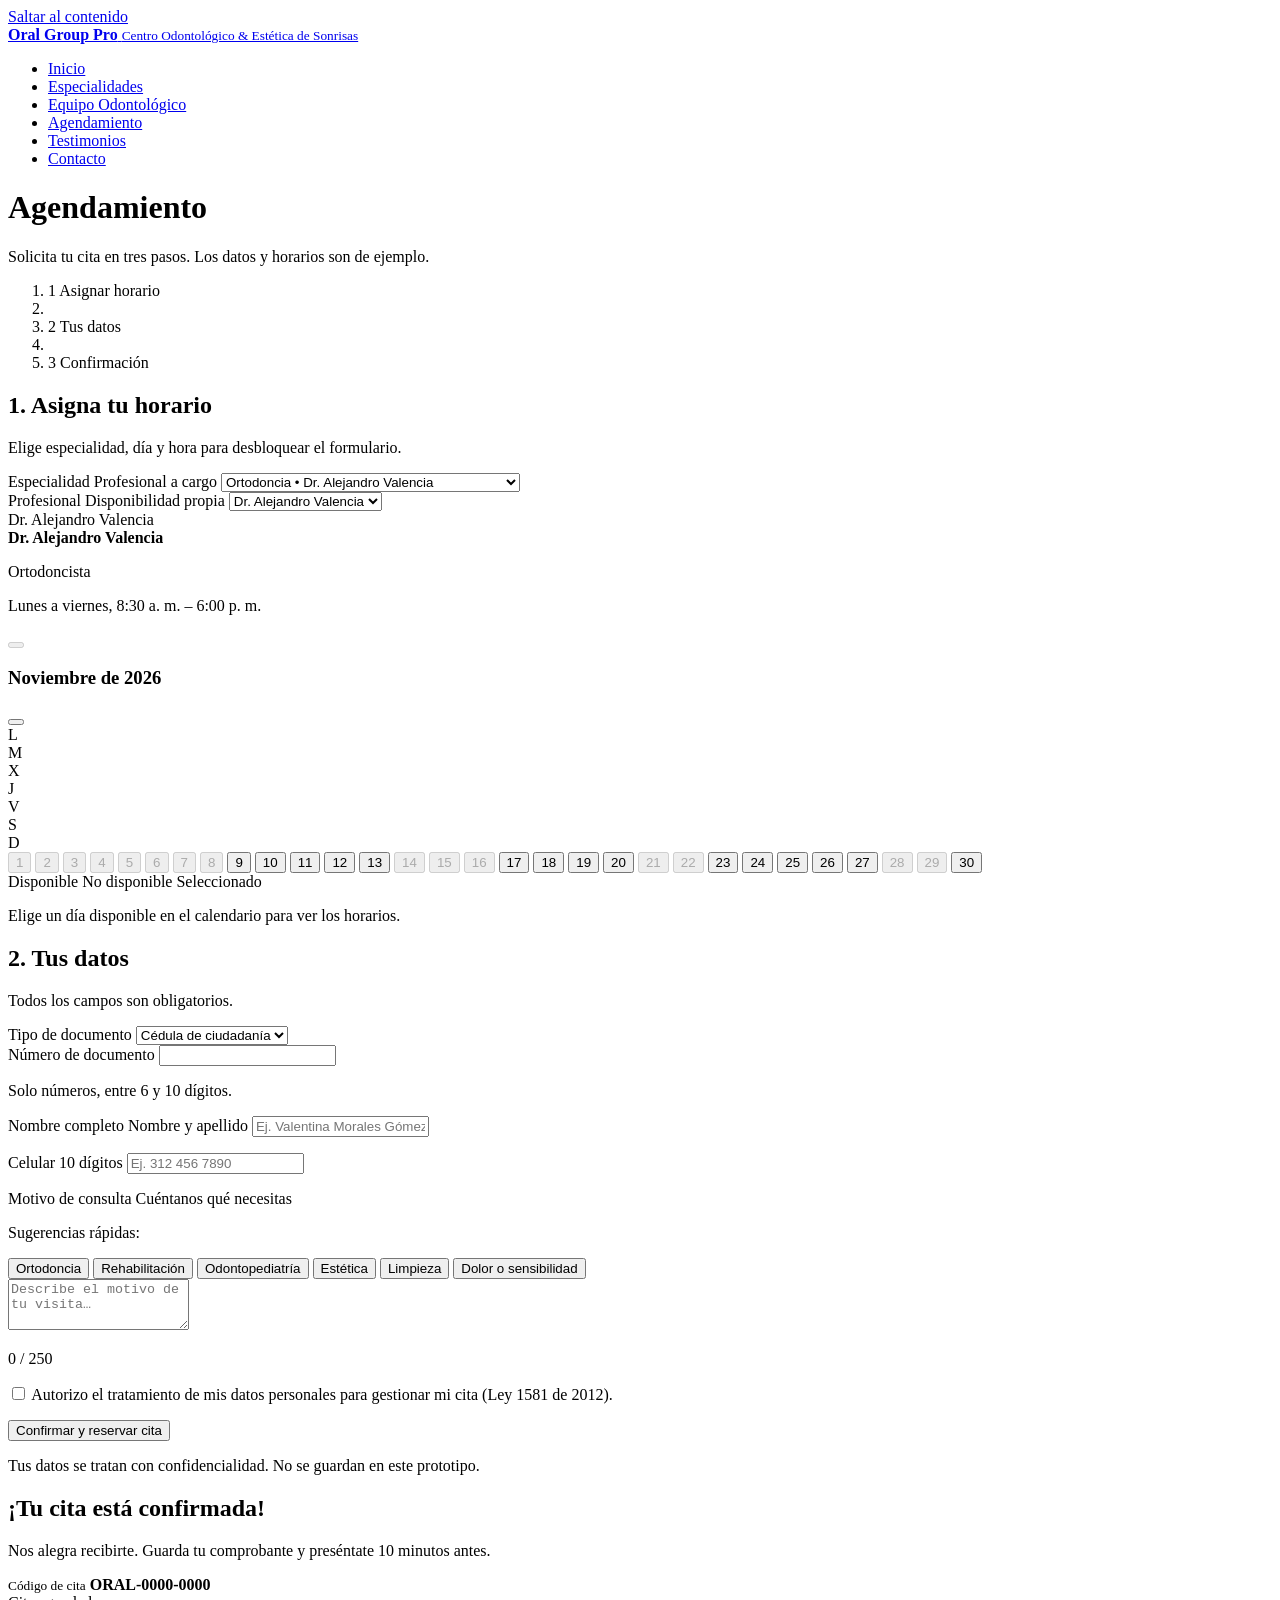
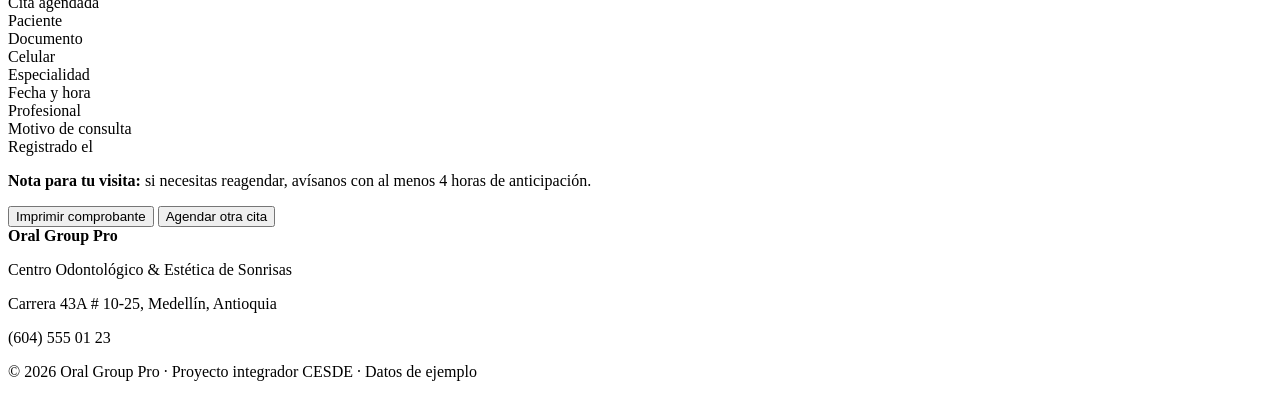
==== agendamiento.html @ 83b5230f "feat(contenido): Agendamiento — acciones del comprobante Co-Authored-By: Claude Sonnet 5.5 <noreply@" ====
<!DOCTYPE html>
<html lang="es">
  <head>
    <meta charset="UTF-8">
    <meta name="viewport" content="width=device-width, initial-scale=1.0">
    <title>Agendamiento | Oral Group Pro</title>
    <meta name="description" content="Agenda tu cita odontológica en Oral Group Pro: elige especialidad, fecha y horario, y recibe tu confirmación al instante.">
  </head>
  <body>
    <a class="skip-link" href="#contenido">Saltar al contenido</a>
    <header id="site-header" class="site-header">
      <div class="container header-inner">
        <a class="brand" href="index.html" aria-label="Oral Group Pro – ir al inicio">
          <span class="brand-mark"></span>
          <span class="brand-text">
            <strong>Oral Group Pro</strong>
            <small>Centro Odontológico &amp; Estética de Sonrisas</small>
          </span>
        </a>
        <nav class="main-nav" id="main-nav" aria-label="Menú principal">
          <ul>
            <li>
              <a href="index.html">Inicio</a>
            </li>
            <li>
              <a href="especialidades.html">Especialidades</a>
            </li>
            <li>
              <a href="equipo.html">Equipo Odontológico</a>
            </li>
            <li>
              <a href="agendamiento.html" class="is-active" aria-current="page">Agendamiento</a>
            </li>
            <li>
              <a href="testimonios.html">Testimonios</a>
            </li>
            <li>
              <a href="contacto.html">Contacto</a>
            </li>
          </ul>
        </nav>
      </div>
    </header>
    <div class="page-title">
      <div class="container">
        <h1>Agendamiento</h1>
        <p>Solicita tu cita en tres pasos. Los datos y horarios son de ejemplo.</p>
      </div>
    </div>
    <main id="contenido" class="section">
      <div class="container">
        <ol class="stepper" aria-label="Progreso de la cita">
          <li class="step-item is-active" id="step-1" aria-current="step">
            <span class="step-num">1</span>
            <span>Asignar horario</span>
          </li>
          <li class="step-line" aria-hidden="true"></li>
          <li class="step-item" id="step-2">
            <span class="step-num">2</span>
            <span>Tus datos</span>
          </li>
          <li class="step-line" aria-hidden="true"></li>
          <li class="step-item" id="step-3">
            <span class="step-num">3</span>
            <span>Confirmación</span>
          </li>
        </ol>
        <div class="booking-grid" id="booking-grid">
          <section class="panel" aria-labelledby="h-horario">
            <div class="panel-head">
              <span class="panel-icon"></span>
              <div>
                <h2 id="h-horario">1. Asigna tu horario</h2>
                <p>Elige especialidad, día y hora para desbloquear el formulario.</p>
              </div>
            </div>
            <div class="field">
              <label for="specialty">
                <span>Especialidad</span>
                <span class="field-hint">Profesional a cargo</span>
              </label>
              <select id="specialty" class="select">
                <option value="ortodoncia">Ortodoncia • Dr. Alejandro Valencia</option>
                <option value="estetica">Estética y Blanqueamiento • Dra. Paula Ibañez</option>
                <option value="rehabilitacion">Rehabilitación Oral • Dra. Lina Salazar</option>
                <option value="odontopediatria">Odontopediatría • Dra. Natalia Carrillo</option>
              </select>
            </div>
            <div class="field">
              <label for="professional">
                <span>Profesional</span>
                <span class="field-hint">Disponibilidad propia</span>
              </label>
              <select id="professional" class="select">
                <option value="valencia">Dr. Alejandro Valencia</option>
                <option value="restrepo">Dra. Camila Restrepo</option>
              </select>
            </div>
            <div class="pro-mini" id="pro-mini">
              <div class="media">
                <div class="media-empty" role="img" aria-label="Espacio para imagen: Dr. Alejandro Valencia">
                  <span>Dr. Alejandro Valencia</span>
                </div>
              </div>
              <div>
                <strong>Dr. Alejandro Valencia</strong>
                <p>Ortodoncista</p>
                <p>Lunes a viernes, 8:30 a. m. – 6:00 p. m.</p>
              </div>
            </div>
            <div class="cal-head">
              <button type="button" class="cal-nav" id="cal-prev" aria-label="Mes anterior" disabled></button>
              <h3 class="cal-title" id="cal-title" aria-live="polite">Noviembre de 2026</h3>
              <button type="button" class="cal-nav" id="cal-next" aria-label="Mes siguiente"></button>
            </div>
            <div class="cal-grid" id="cal-grid">
              <div class="cal-dow" aria-hidden="true">L</div>
              <div class="cal-dow" aria-hidden="true">M</div>
              <div class="cal-dow" aria-hidden="true">X</div>
              <div class="cal-dow" aria-hidden="true">J</div>
              <div class="cal-dow" aria-hidden="true">V</div>
              <div class="cal-dow" aria-hidden="true">S</div>
              <div class="cal-dow" aria-hidden="true">D</div>
              <span class="cal-blank"></span>
              <span class="cal-blank"></span>
              <span class="cal-blank"></span>
              <span class="cal-blank"></span>
              <span class="cal-blank"></span>
              <span class="cal-blank"></span>
              <button type="button" class="cal-day" data-date="2026-11-01" disabled aria-pressed="false" aria-label="Domingo, 1 de noviembre de 2026, no disponible">1</button>
              <button type="button" class="cal-day" data-date="2026-11-02" disabled aria-pressed="false" aria-label="Lunes, 2 de noviembre de 2026, no disponible">2</button>
              <button type="button" class="cal-day" data-date="2026-11-03" disabled aria-pressed="false" aria-label="Martes, 3 de noviembre de 2026, no disponible">3</button>
              <button type="button" class="cal-day" data-date="2026-11-04" disabled aria-pressed="false" aria-label="Miércoles, 4 de noviembre de 2026, no disponible">4</button>
              <button type="button" class="cal-day" data-date="2026-11-05" disabled aria-pressed="false" aria-label="Jueves, 5 de noviembre de 2026, no disponible">5</button>
              <button type="button" class="cal-day" data-date="2026-11-06" disabled aria-pressed="false" aria-label="Viernes, 6 de noviembre de 2026, no disponible">6</button>
              <button type="button" class="cal-day is-today" data-date="2026-11-07" disabled aria-pressed="false" aria-label="Sábado, 7 de noviembre de 2026, no disponible">7</button>
              <button type="button" class="cal-day" data-date="2026-11-08" disabled aria-pressed="false" aria-label="Domingo, 8 de noviembre de 2026, no disponible">8</button>
              <button type="button" class="cal-day" data-date="2026-11-09" aria-pressed="false" aria-label="Lunes, 9 de noviembre de 2026, disponible">9</button>
              <button type="button" class="cal-day" data-date="2026-11-10" aria-pressed="false" aria-label="Martes, 10 de noviembre de 2026, disponible">10</button>
              <button type="button" class="cal-day" data-date="2026-11-11" aria-pressed="false" aria-label="Miércoles, 11 de noviembre de 2026, disponible">11</button>
              <button type="button" class="cal-day" data-date="2026-11-12" aria-pressed="false" aria-label="Jueves, 12 de noviembre de 2026, disponible">12</button>
              <button type="button" class="cal-day" data-date="2026-11-13" aria-pressed="false" aria-label="Viernes, 13 de noviembre de 2026, disponible">13</button>
              <button type="button" class="cal-day" data-date="2026-11-14" disabled aria-pressed="false" aria-label="Sábado, 14 de noviembre de 2026, no disponible">14</button>
              <button type="button" class="cal-day" data-date="2026-11-15" disabled aria-pressed="false" aria-label="Domingo, 15 de noviembre de 2026, no disponible">15</button>
              <button type="button" class="cal-day" data-date="2026-11-16" disabled aria-pressed="false" aria-label="Lunes, 16 de noviembre de 2026, no disponible">16</button>
              <button type="button" class="cal-day" data-date="2026-11-17" aria-pressed="false" aria-label="Martes, 17 de noviembre de 2026, disponible">17</button>
              <button type="button" class="cal-day" data-date="2026-11-18" aria-pressed="false" aria-label="Miércoles, 18 de noviembre de 2026, disponible">18</button>
              <button type="button" class="cal-day" data-date="2026-11-19" aria-pressed="false" aria-label="Jueves, 19 de noviembre de 2026, disponible">19</button>
              <button type="button" class="cal-day" data-date="2026-11-20" aria-pressed="false" aria-label="Viernes, 20 de noviembre de 2026, disponible">20</button>
              <button type="button" class="cal-day" data-date="2026-11-21" disabled aria-pressed="false" aria-label="Sábado, 21 de noviembre de 2026, no disponible">21</button>
              <button type="button" class="cal-day" data-date="2026-11-22" disabled aria-pressed="false" aria-label="Domingo, 22 de noviembre de 2026, no disponible">22</button>
              <button type="button" class="cal-day" data-date="2026-11-23" aria-pressed="false" aria-label="Lunes, 23 de noviembre de 2026, disponible">23</button>
              <button type="button" class="cal-day" data-date="2026-11-24" aria-pressed="false" aria-label="Martes, 24 de noviembre de 2026, disponible">24</button>
              <button type="button" class="cal-day" data-date="2026-11-25" aria-pressed="false" aria-label="Miércoles, 25 de noviembre de 2026, disponible">25</button>
              <button type="button" class="cal-day" data-date="2026-11-26" aria-pressed="false" aria-label="Jueves, 26 de noviembre de 2026, disponible">26</button>
              <button type="button" class="cal-day" data-date="2026-11-27" aria-pressed="false" aria-label="Viernes, 27 de noviembre de 2026, disponible">27</button>
              <button type="button" class="cal-day" data-date="2026-11-28" disabled aria-pressed="false" aria-label="Sábado, 28 de noviembre de 2026, no disponible">28</button>
              <button type="button" class="cal-day" data-date="2026-11-29" disabled aria-pressed="false" aria-label="Domingo, 29 de noviembre de 2026, no disponible">29</button>
              <button type="button" class="cal-day" data-date="2026-11-30" aria-pressed="false" aria-label="Lunes, 30 de noviembre de 2026, disponible">30</button>
            </div>
            <div class="cal-legend" aria-hidden="true">
              <span>
                <i class="dot dot-free"></i>
                Disponible
              </span>
              <span>
                <i class="dot dot-busy"></i>
                No disponible
              </span>
              <span>
                <i class="dot dot-sel"></i>
                Seleccionado
              </span>
            </div>
            <div id="slots" aria-live="polite">
              <p class="slots-empty">Elige un día disponible en el calendario para ver los horarios.</p>
            </div>
            <div class="assigned" id="assigned" role="status">
              <span></span>
              <p id="assigned-text"></p>
            </div>
          </section>
          <section class="panel" id="form-panel" aria-labelledby="h-datos">
            <div class="panel-head">
              <span class="panel-icon"></span>
              <div>
                <h2 id="h-datos">2. Tus datos</h2>
                <p>Todos los campos son obligatorios.</p>
              </div>
            </div>
            <form id="appointment-form" novalidate autocomplete="on">
              <div class="row-2">
                <div class="field">
                  <label for="doc-type">Tipo de documento</label>
                  <select id="doc-type" class="select">
                    <option value="CC">Cédula de ciudadanía</option>
                    <option value="TI">Tarjeta de identidad</option>
                    <option value="CE">Cédula de extranjería</option>
                    <option value="PA">Pasaporte</option>
                  </select>
                </div>
                <div class="field">
                  <label for="doc-number">
                    <span>Número de documento</span>
                  </label>
                  <input id="doc-number" class="input" type="text" inputmode="numeric" autocomplete="off" maxlength="10" aria-describedby="doc-help err-doc" aria-invalid="false" required>
                  <p class="field-help" id="doc-help">Solo números, entre 6 y 10 dígitos.</p>
                  <p class="field-error" id="err-doc" role="alert">
                    <span class="msg"></span>
                  </p>
                </div>
              </div>
              <div class="field">
                <label for="full-name">
                  <span>Nombre completo</span>
                  <span class="field-hint">Nombre y apellido</span>
                </label>
                <input id="full-name" class="input" type="text" autocomplete="name" maxlength="60" placeholder="Ej. Valentina Morales Gómez" aria-describedby="err-name" aria-invalid="false" required>
                <p class="field-error" id="err-name" role="alert">
                  <span class="msg"></span>
                </p>
              </div>
              <div class="field">
                <label for="phone">
                  <span>Celular</span>
                  <span class="field-hint">10 dígitos</span>
                </label>
                <input id="phone" class="input" type="tel" inputmode="numeric" autocomplete="tel-national" placeholder="Ej. 312 456 7890" maxlength="13" aria-describedby="err-phone" aria-invalid="false" required>
                <p class="field-error" id="err-phone" role="alert">
                  <span class="msg"></span>
                </p>
              </div>
              <div class="field">
                <label for="reason">
                  <span>Motivo de consulta</span>
                  <span class="field-hint">Cuéntanos qué necesitas</span>
                </label>
                <p class="quick-label">Sugerencias rápidas:</p>
                <div class="chips" id="reason-chips">
                  <button type="button" class="chip" data-reason="Valoración y tratamiento de ortodoncia">Ortodoncia</button>
                  <button type="button" class="chip" data-reason="Rehabilitación oral y prótesis dental">Rehabilitación</button>
                  <button type="button" class="chip" data-reason="Atención y cuidado odontopediátrico">Odontopediatría</button>
                  <button type="button" class="chip" data-reason="Blanqueamiento y estética dental">Estética</button>
                  <button type="button" class="chip" data-reason="Limpieza profunda y chequeo de rutina">Limpieza</button>
                  <button type="button" class="chip" data-reason="Molestia, dolor o sensibilidad dental">Dolor o sensibilidad</button>
                </div>
                <textarea id="reason" class="textarea" rows="3" maxlength="250" placeholder="Describe el motivo de tu visita…" aria-describedby="err-reason" aria-invalid="false" required></textarea>
                <p class="counter" id="reason-counter">0 / 250</p>
                <p class="field-error" id="err-reason" role="alert">
                  <span class="msg"></span>
                </p>
              </div>
              <div class="field">
                <label class="consent" for="consent">
                  <input id="consent" type="checkbox" aria-describedby="err-consent" aria-invalid="false" required>
                  <span>Autorizo el tratamiento de mis datos personales para gestionar mi cita (Ley 1581 de 2012).</span>
                </label>
                <p class="field-error" id="err-consent" role="alert">
                  <span class="msg"></span>
                </p>
              </div>
              <button type="submit" class="btn submit" id="submit-btn">
                <span class="spinner" aria-hidden="true"></span>
                <span class="btn-label">Confirmar y reservar cita</span>
              </button>
              <p class="note">
                <span></span>
                Tus datos se tratan con confidencialidad. No se guardan en este prototipo.
              </p>
            </form>
          </section>
        </div>
        <section class="confirmation" id="confirmation" aria-labelledby="confirmation-title">
          <div class="ticket">
            <div class="ticket-hero">
              <div class="ok"></div>
              <h2 id="confirmation-title" tabindex="-1">¡Tu cita está confirmada!</h2>
              <p>Nos alegra recibirte. Guarda tu comprobante y preséntate 10 minutos antes.</p>
            </div>
            <div class="ticket-strip">
              <div>
                <small>Código de cita</small>
                <strong id="t-code">ORAL-0000-0000</strong>
              </div>
              <span class="ticket-status">Cita agendada</span>
            </div>
            <div class="ticket-grid">
              <div class="ticket-item">
                <span class="ticket-label">Paciente</span>
                <div class="ticket-value" id="t-name"></div>
              </div>
              <div class="ticket-item">
                <span class="ticket-label">Documento</span>
                <div class="ticket-value" id="t-doc"></div>
              </div>
              <div class="ticket-item">
                <span class="ticket-label">Celular</span>
                <div class="ticket-value" id="t-phone"></div>
              </div>
              <div class="ticket-item">
                <span class="ticket-label">Especialidad</span>
                <div class="ticket-value" id="t-specialty"></div>
              </div>
              <div class="ticket-item wide">
                <span class="ticket-label">Fecha y hora</span>
                <div class="ticket-value" id="t-schedule"></div>
              </div>
              <div class="ticket-item wide">
                <span class="ticket-label">Profesional</span>
                <div class="ticket-value" id="t-pro"></div>
              </div>
              <div class="ticket-item wide">
                <span class="ticket-label">Motivo de consulta</span>
                <div class="ticket-value" id="t-reason"></div>
              </div>
              <div class="ticket-item wide">
                <span class="ticket-label">Registrado el</span>
                <div class="ticket-value" id="t-time"></div>
              </div>
            </div>
            <div class="ticket-note">
              <span></span>
              <p>
                <strong>Nota para tu visita:</strong>
                si necesitas reagendar, avísanos con al menos 4 horas de anticipación.
              </p>
            </div>
            <div class="ticket-actions">
              <button type="button" class="btn btn-outline" id="btn-print">Imprimir comprobante</button>
              <button type="button" class="btn" id="btn-new">Agendar otra cita</button>
            </div>
          </div>
        </section>
      </div>
    </main>
    <footer id="site-footer" class="site-footer">
      <div class="container footer-inner">
        <div>
          <strong>Oral Group Pro</strong>
          <p>Centro Odontológico &amp; Estética de Sonrisas</p>
        </div>
        <div>
          <p>Carrera 43A # 10-25, Medellín, Antioquia</p>
          <p>(604) 555 01 23</p>
        </div>
        <p class="footer-note">© 2026 Oral Group Pro · Proyecto integrador CESDE · Datos de ejemplo</p>
      </div>
    </footer>
  </body>
</html>
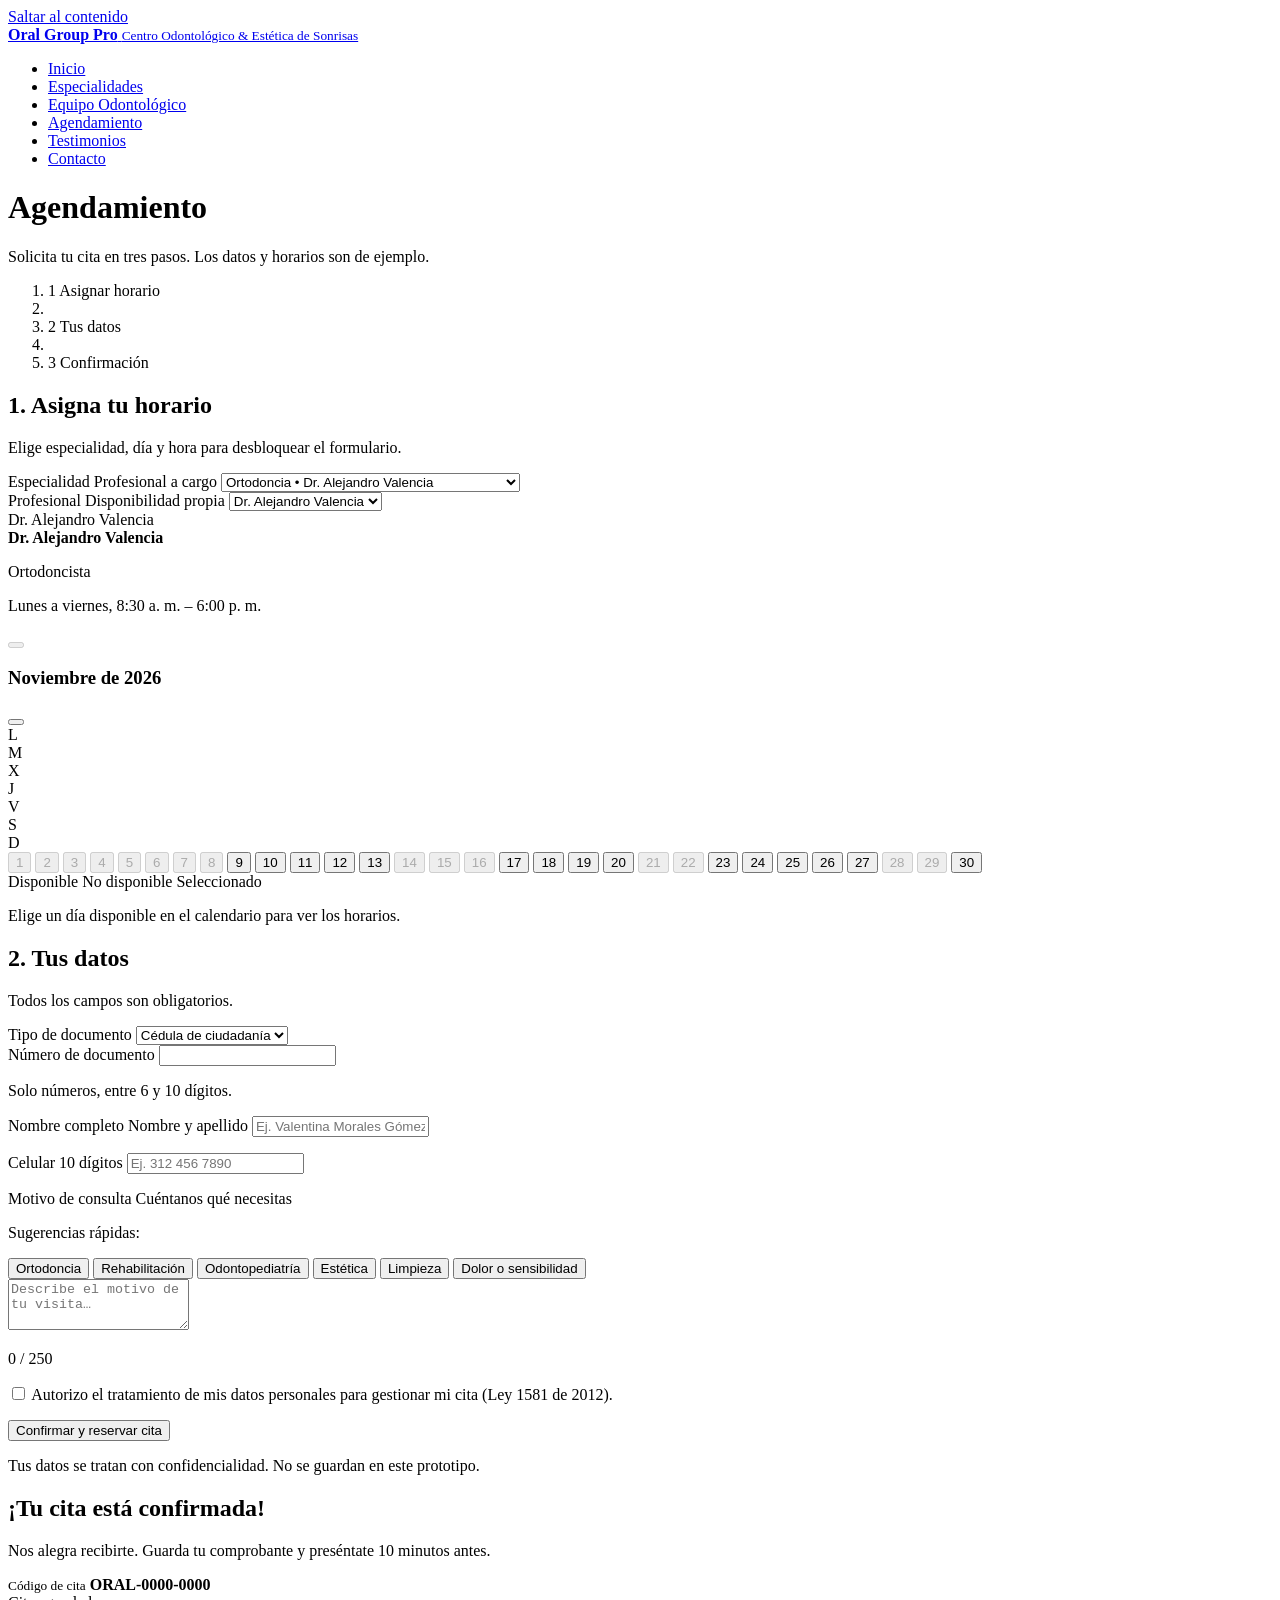
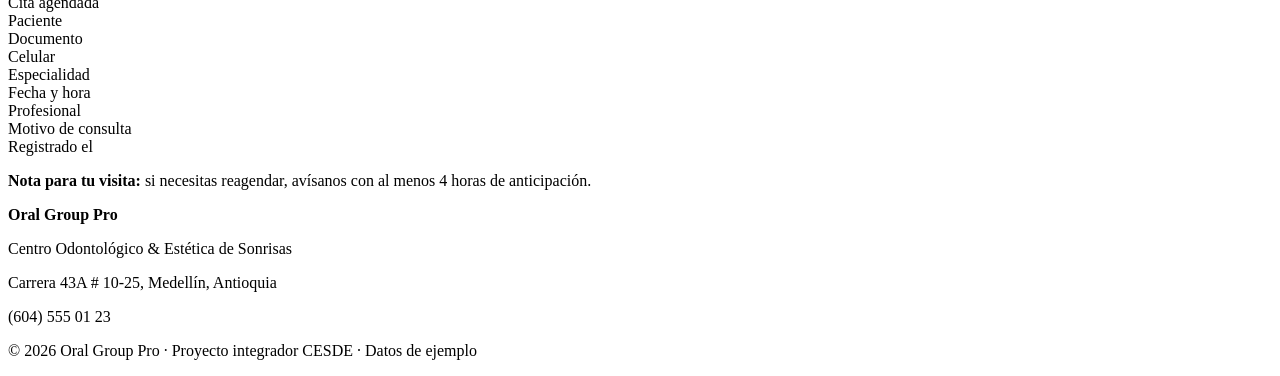
==== commit e1e4835b: "feat(contenido): Agendamiento — nota del comprobante Co-Authored-By: Claude Sonnet 5.5 <noreply@anth" ====
--- a/agendamiento.html
+++ b/agendamiento.html
@@ -325,10 +325,6 @@
                 si necesitas reagendar, avísanos con al menos 4 horas de anticipación.
               </p>
             </div>
-            <div class="ticket-actions">
-              <button type="button" class="btn btn-outline" id="btn-print">Imprimir comprobante</button>
-              <button type="button" class="btn" id="btn-new">Agendar otra cita</button>
-            </div>
           </div>
         </section>
       </div>
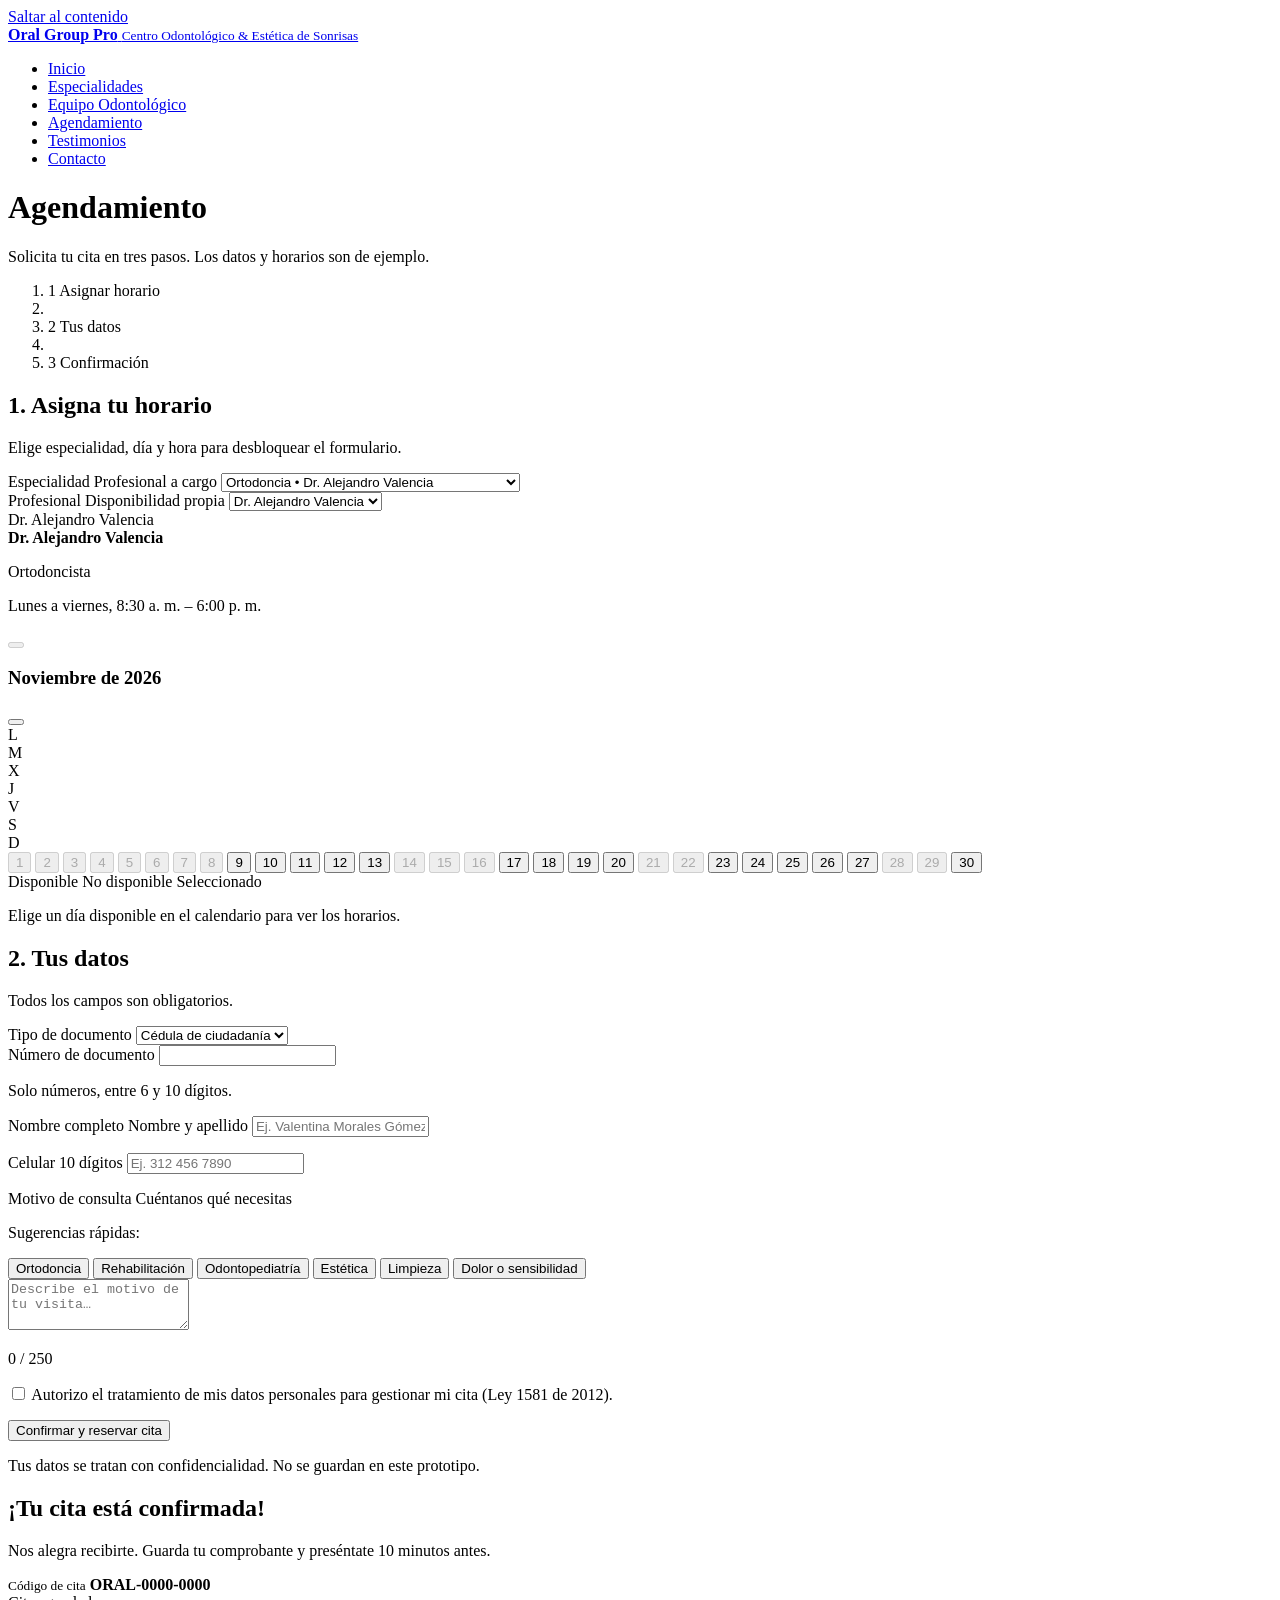
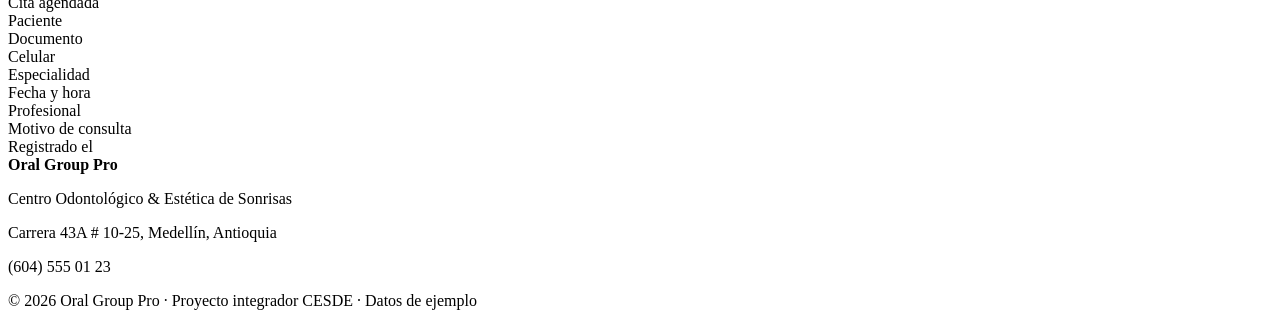
==== commit 7ff22e02: "feat(contenido): Agendamiento — datos del comprobante Co-Authored-By: Claude Sonnet 5.5 <noreply@ant" ====
--- a/agendamiento.html
+++ b/agendamiento.html
@@ -318,13 +318,6 @@
                 <div class="ticket-value" id="t-time"></div>
               </div>
             </div>
-            <div class="ticket-note">
-              <span></span>
-              <p>
-                <strong>Nota para tu visita:</strong>
-                si necesitas reagendar, avísanos con al menos 4 horas de anticipación.
-              </p>
-            </div>
           </div>
         </section>
       </div>
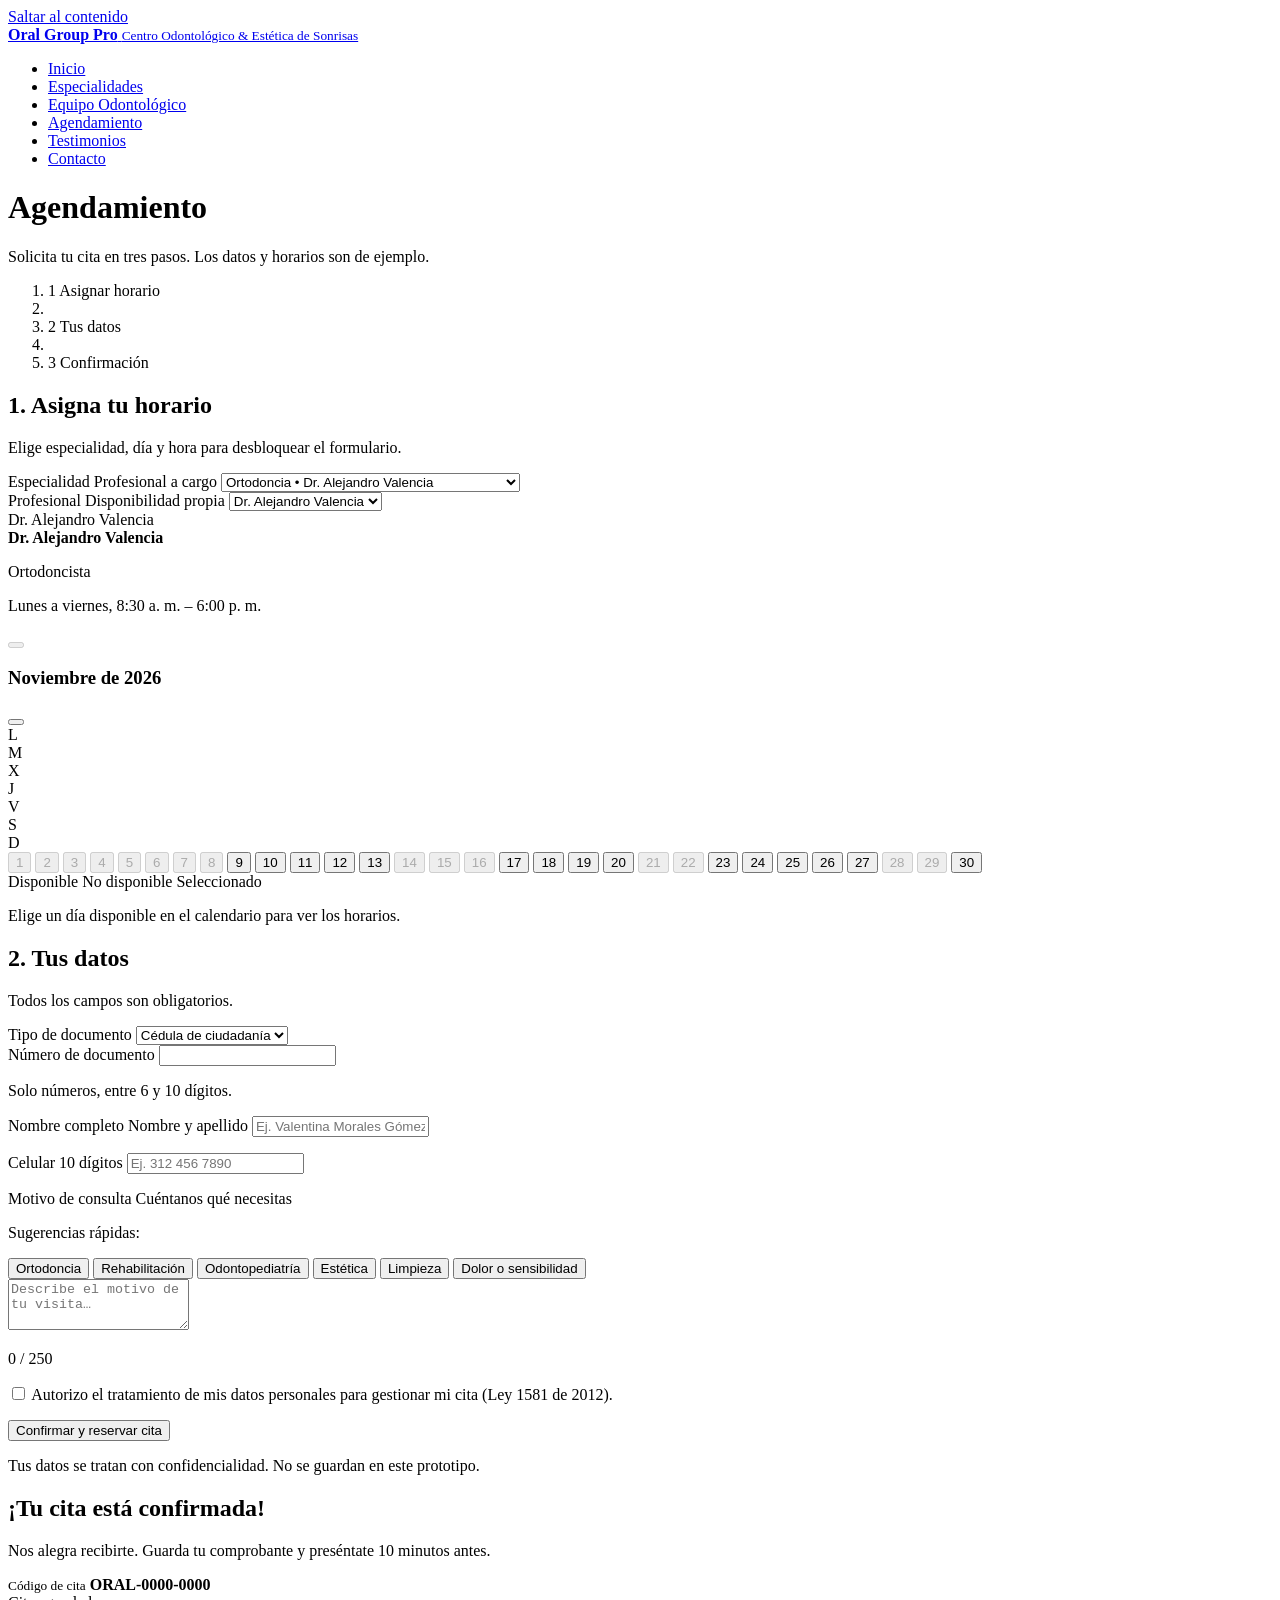
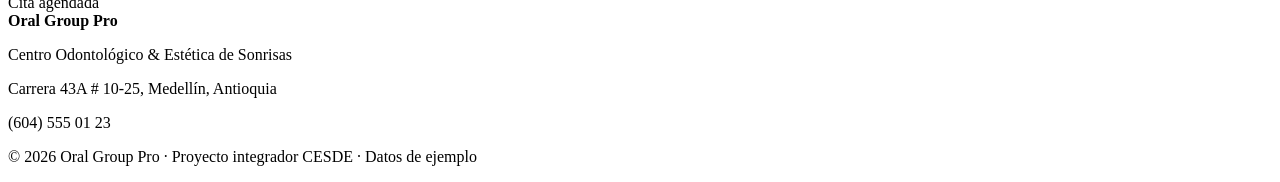
==== commit a5458c76: "feat(contenido): Agendamiento — código de cita Co-Authored-By: Claude Sonnet 5.5 <noreply@anthropic." ====
--- a/agendamiento.html
+++ b/agendamiento.html
@@ -284,40 +284,6 @@
               </div>
               <span class="ticket-status">Cita agendada</span>
             </div>
-            <div class="ticket-grid">
-              <div class="ticket-item">
-                <span class="ticket-label">Paciente</span>
-                <div class="ticket-value" id="t-name"></div>
-              </div>
-              <div class="ticket-item">
-                <span class="ticket-label">Documento</span>
-                <div class="ticket-value" id="t-doc"></div>
-              </div>
-              <div class="ticket-item">
-                <span class="ticket-label">Celular</span>
-                <div class="ticket-value" id="t-phone"></div>
-              </div>
-              <div class="ticket-item">
-                <span class="ticket-label">Especialidad</span>
-                <div class="ticket-value" id="t-specialty"></div>
-              </div>
-              <div class="ticket-item wide">
-                <span class="ticket-label">Fecha y hora</span>
-                <div class="ticket-value" id="t-schedule"></div>
-              </div>
-              <div class="ticket-item wide">
-                <span class="ticket-label">Profesional</span>
-                <div class="ticket-value" id="t-pro"></div>
-              </div>
-              <div class="ticket-item wide">
-                <span class="ticket-label">Motivo de consulta</span>
-                <div class="ticket-value" id="t-reason"></div>
-              </div>
-              <div class="ticket-item wide">
-                <span class="ticket-label">Registrado el</span>
-                <div class="ticket-value" id="t-time"></div>
-              </div>
-            </div>
           </div>
         </section>
       </div>
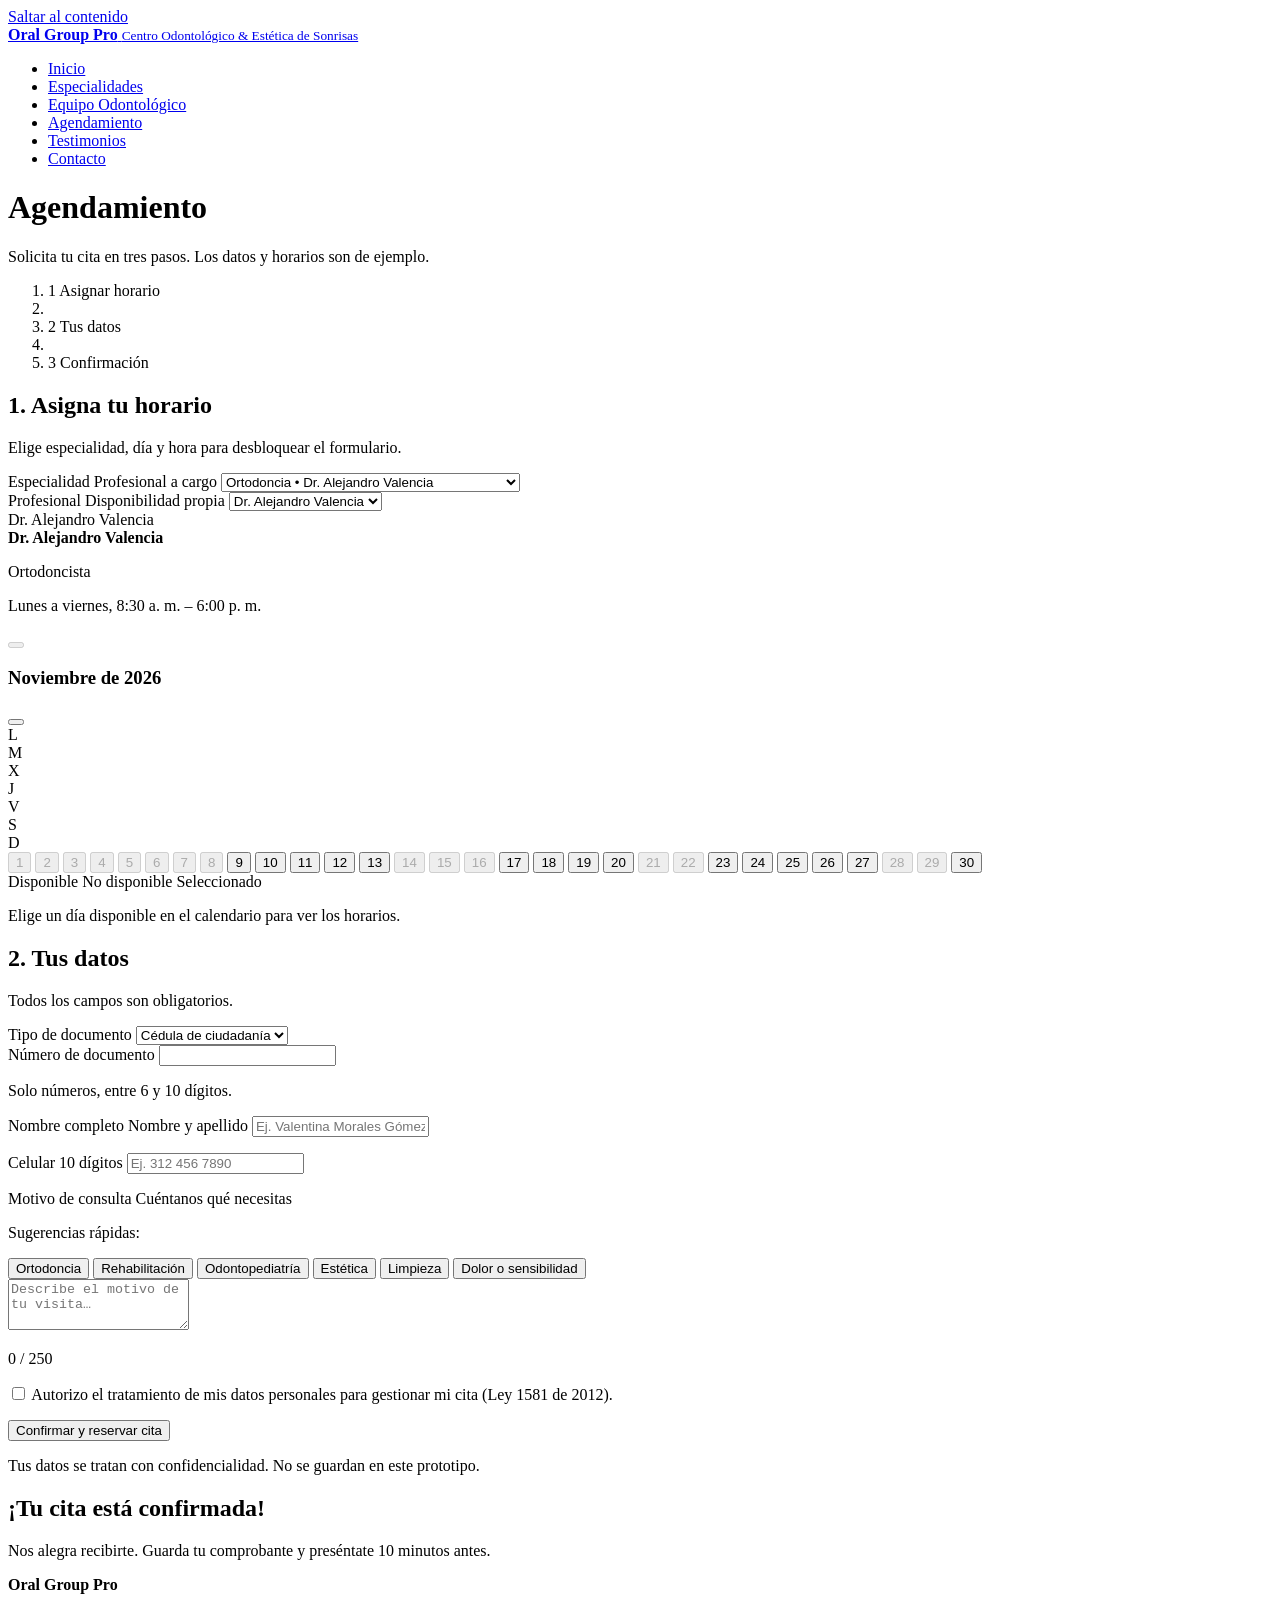
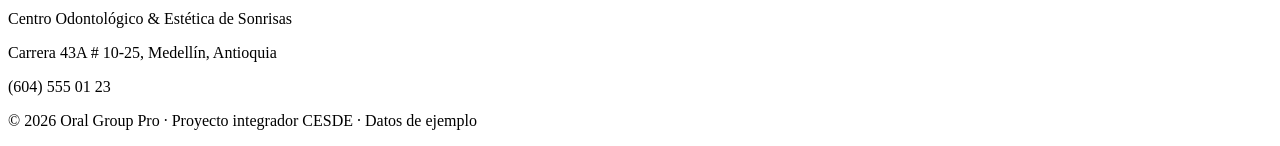
==== commit 73a33258: "feat(contenido): Agendamiento — «¡Tu cita está confirmada!» Co-Authored-By: Claude Sonnet 5.5 <norep" ====
--- a/agendamiento.html
+++ b/agendamiento.html
@@ -277,13 +277,6 @@
               <h2 id="confirmation-title" tabindex="-1">¡Tu cita está confirmada!</h2>
               <p>Nos alegra recibirte. Guarda tu comprobante y preséntate 10 minutos antes.</p>
             </div>
-            <div class="ticket-strip">
-              <div>
-                <small>Código de cita</small>
-                <strong id="t-code">ORAL-0000-0000</strong>
-              </div>
-              <span class="ticket-status">Cita agendada</span>
-            </div>
           </div>
         </section>
       </div>
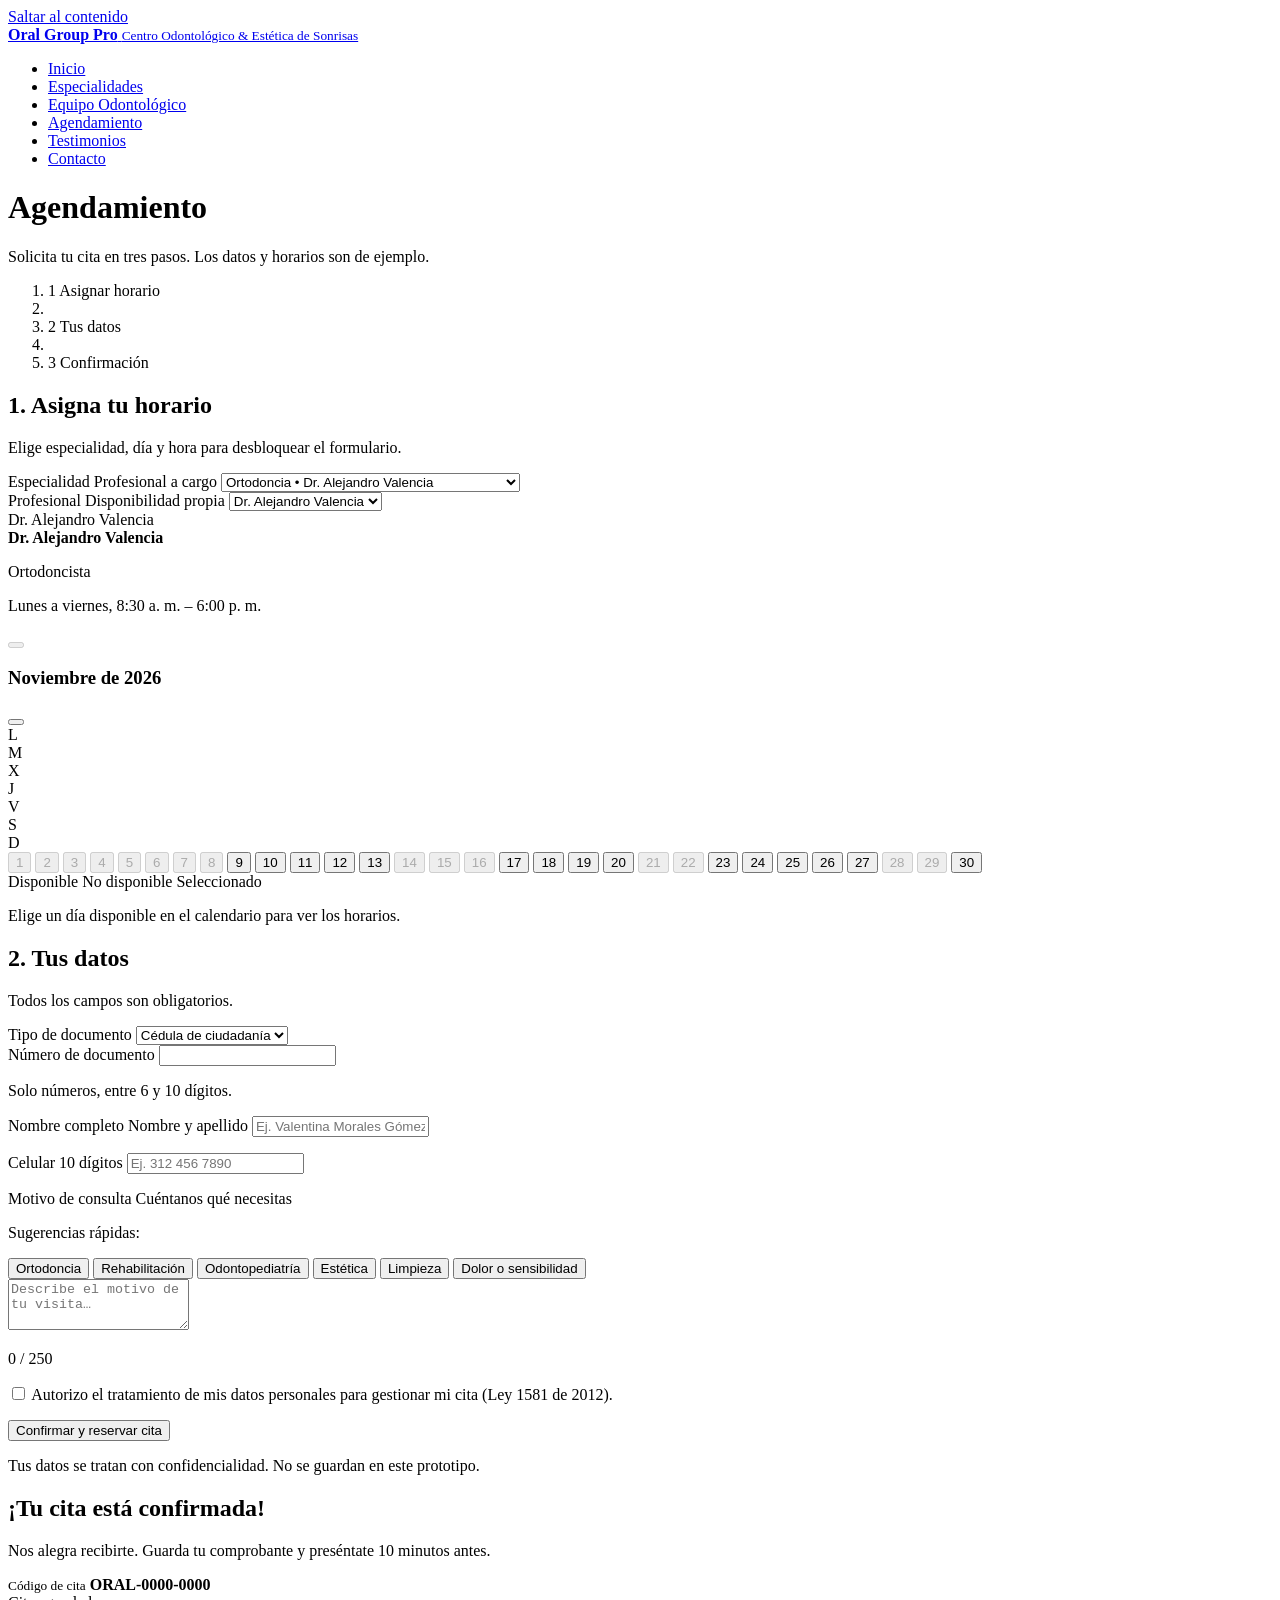
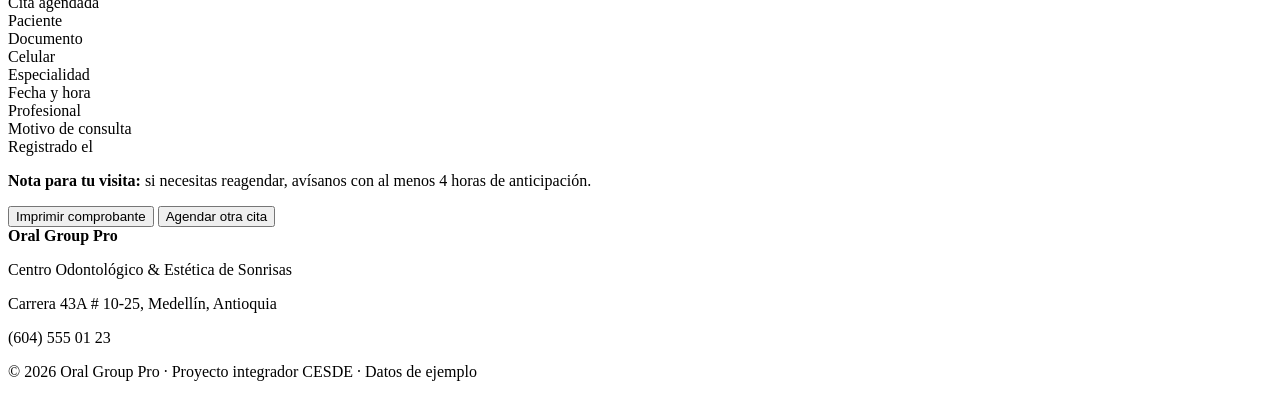
==== commit 73e40bcb: "Merge feature/contenido: textos y contenido de las 6 páginas Co-Authored-By: Claude Sonnet 5.5 <nore" ====
--- a/agendamiento.html
+++ b/agendamiento.html
@@ -277,6 +277,58 @@
               <h2 id="confirmation-title" tabindex="-1">¡Tu cita está confirmada!</h2>
               <p>Nos alegra recibirte. Guarda tu comprobante y preséntate 10 minutos antes.</p>
             </div>
+            <div class="ticket-strip">
+              <div>
+                <small>Código de cita</small>
+                <strong id="t-code">ORAL-0000-0000</strong>
+              </div>
+              <span class="ticket-status">Cita agendada</span>
+            </div>
+            <div class="ticket-grid">
+              <div class="ticket-item">
+                <span class="ticket-label">Paciente</span>
+                <div class="ticket-value" id="t-name"></div>
+              </div>
+              <div class="ticket-item">
+                <span class="ticket-label">Documento</span>
+                <div class="ticket-value" id="t-doc"></div>
+              </div>
+              <div class="ticket-item">
+                <span class="ticket-label">Celular</span>
+                <div class="ticket-value" id="t-phone"></div>
+              </div>
+              <div class="ticket-item">
+                <span class="ticket-label">Especialidad</span>
+                <div class="ticket-value" id="t-specialty"></div>
+              </div>
+              <div class="ticket-item wide">
+                <span class="ticket-label">Fecha y hora</span>
+                <div class="ticket-value" id="t-schedule"></div>
+              </div>
+              <div class="ticket-item wide">
+                <span class="ticket-label">Profesional</span>
+                <div class="ticket-value" id="t-pro"></div>
+              </div>
+              <div class="ticket-item wide">
+                <span class="ticket-label">Motivo de consulta</span>
+                <div class="ticket-value" id="t-reason"></div>
+              </div>
+              <div class="ticket-item wide">
+                <span class="ticket-label">Registrado el</span>
+                <div class="ticket-value" id="t-time"></div>
+              </div>
+            </div>
+            <div class="ticket-note">
+              <span></span>
+              <p>
+                <strong>Nota para tu visita:</strong>
+                si necesitas reagendar, avísanos con al menos 4 horas de anticipación.
+              </p>
+            </div>
+            <div class="ticket-actions">
+              <button type="button" class="btn btn-outline" id="btn-print">Imprimir comprobante</button>
+              <button type="button" class="btn" id="btn-new">Agendar otra cita</button>
+            </div>
           </div>
         </section>
       </div>
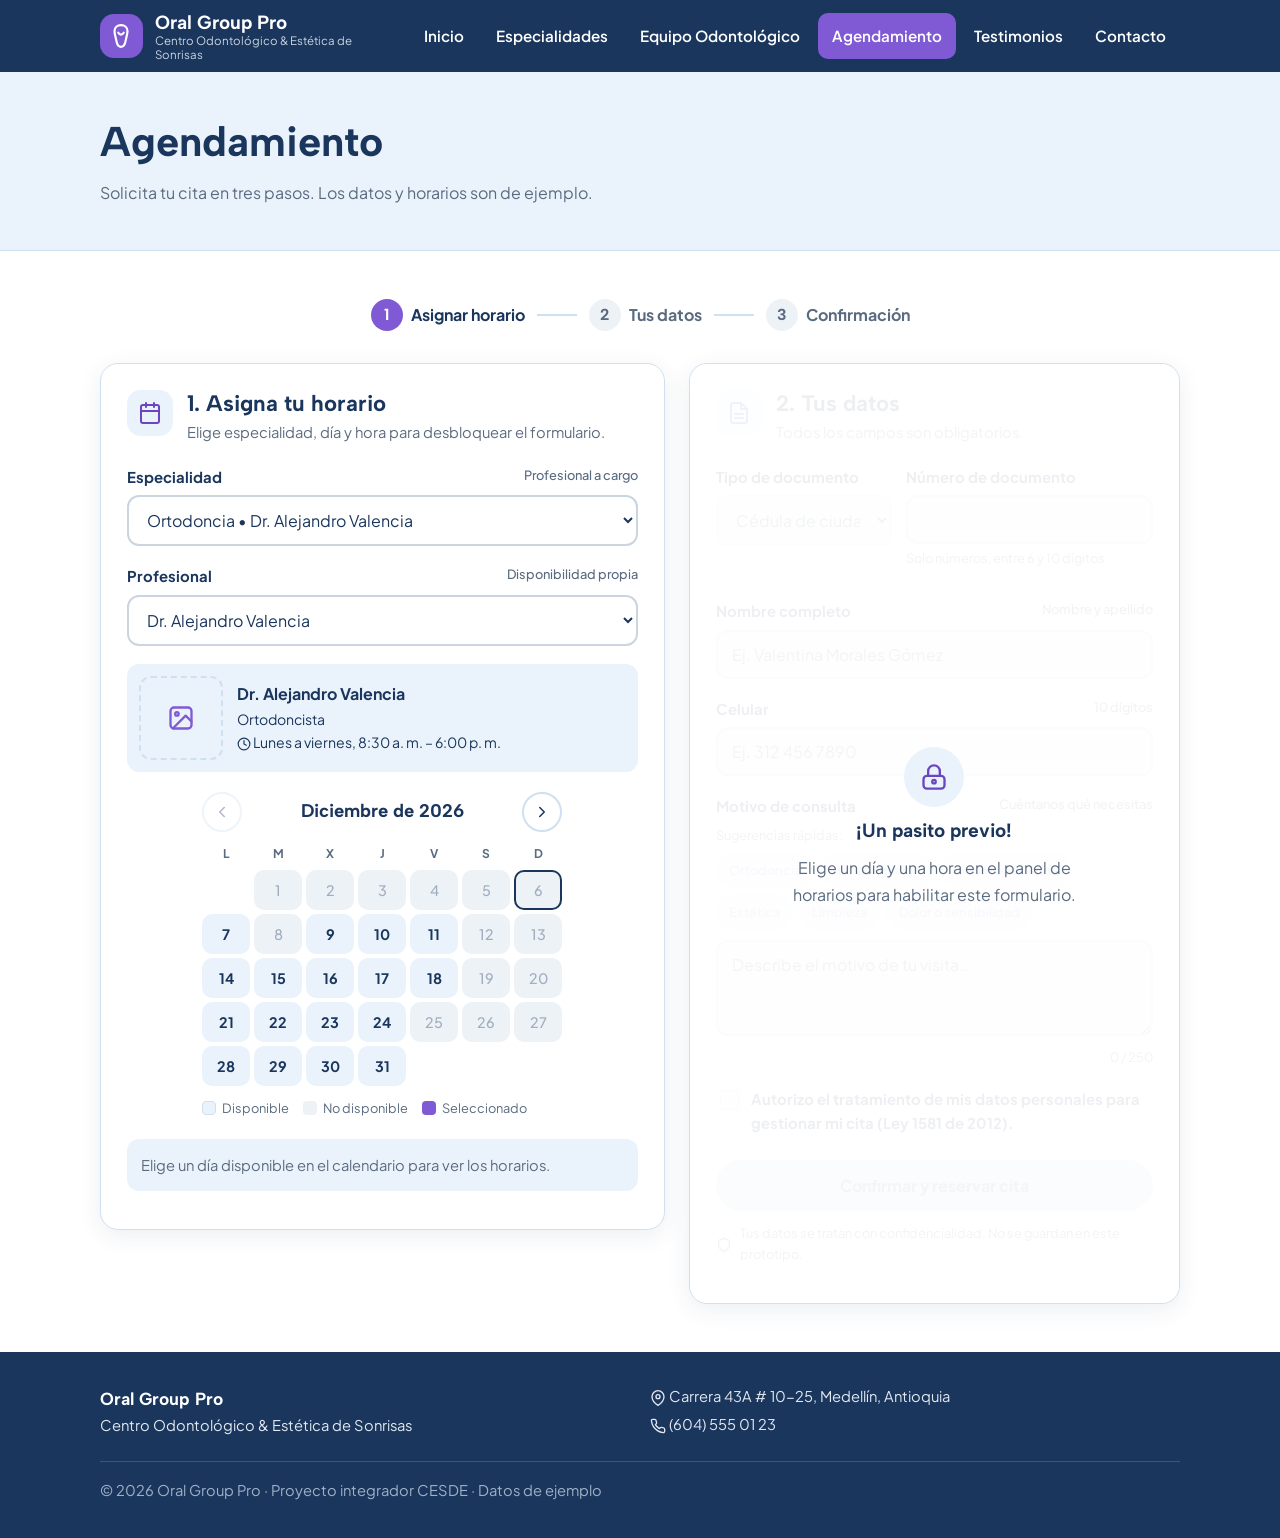
==== commit 3fef65f9: "Merge feature/js: integración de JavaScript en la página Co-Authored-By: Claude Sonnet 5.5 <noreply@" ====
--- a/agendamiento.html
+++ b/agendamiento.html
@@ -1,350 +1,200 @@
 <!DOCTYPE html>
 <html lang="es">
-  <head>
-    <meta charset="UTF-8">
-    <meta name="viewport" content="width=device-width, initial-scale=1.0">
-    <title>Agendamiento | Oral Group Pro</title>
-    <meta name="description" content="Agenda tu cita odontológica en Oral Group Pro: elige especialidad, fecha y horario, y recibe tu confirmación al instante.">
-  </head>
-  <body>
-    <a class="skip-link" href="#contenido">Saltar al contenido</a>
-    <header id="site-header" class="site-header">
-      <div class="container header-inner">
-        <a class="brand" href="index.html" aria-label="Oral Group Pro – ir al inicio">
-          <span class="brand-mark"></span>
-          <span class="brand-text">
-            <strong>Oral Group Pro</strong>
-            <small>Centro Odontológico &amp; Estética de Sonrisas</small>
-          </span>
-        </a>
-        <nav class="main-nav" id="main-nav" aria-label="Menú principal">
-          <ul>
-            <li>
-              <a href="index.html">Inicio</a>
-            </li>
-            <li>
-              <a href="especialidades.html">Especialidades</a>
-            </li>
-            <li>
-              <a href="equipo.html">Equipo Odontológico</a>
-            </li>
-            <li>
-              <a href="agendamiento.html" class="is-active" aria-current="page">Agendamiento</a>
-            </li>
-            <li>
-              <a href="testimonios.html">Testimonios</a>
-            </li>
-            <li>
-              <a href="contacto.html">Contacto</a>
-            </li>
-          </ul>
-        </nav>
-      </div>
-    </header>
-    <div class="page-title">
-      <div class="container">
-        <h1>Agendamiento</h1>
-        <p>Solicita tu cita en tres pasos. Los datos y horarios son de ejemplo.</p>
-      </div>
+<head>
+  <meta charset="UTF-8">
+  <meta name="viewport" content="width=device-width, initial-scale=1.0">
+  <title>Agendamiento | Oral Group Pro</title>
+  <meta name="description" content="Agenda tu cita odontológica en Oral Group Pro: elige especialidad, fecha y horario, y recibe tu confirmación al instante.">
+  <link rel="preconnect" href="https://fonts.googleapis.com">
+  <link rel="preconnect" href="https://fonts.gstatic.com" crossorigin>
+  <link href="https://fonts.googleapis.com/css2?family=Albert+Sans:wght@700&family=Plus+Jakarta+Sans:wght@400;500;600;700&display=swap" rel="stylesheet">
+  <link rel="stylesheet" href="css/styles.css">
+  <script defer src="js/data.js"></script>
+  <script defer src="js/ui.js"></script>
+  <script defer src="js/booking.js"></script>
+</head>
+<body data-page="agendamiento">
+  <a class="skip-link" href="#contenido">Saltar al contenido</a>
+  <div id="site-header"></div>
+
+  <div class="page-title">
+    <div class="container">
+      <h1>Agendamiento</h1>
+      <p>Solicita tu cita en tres pasos. Los datos y horarios son de ejemplo.</p>
     </div>
-    <main id="contenido" class="section">
-      <div class="container">
-        <ol class="stepper" aria-label="Progreso de la cita">
-          <li class="step-item is-active" id="step-1" aria-current="step">
-            <span class="step-num">1</span>
-            <span>Asignar horario</span>
-          </li>
-          <li class="step-line" aria-hidden="true"></li>
-          <li class="step-item" id="step-2">
-            <span class="step-num">2</span>
-            <span>Tus datos</span>
-          </li>
-          <li class="step-line" aria-hidden="true"></li>
-          <li class="step-item" id="step-3">
-            <span class="step-num">3</span>
-            <span>Confirmación</span>
-          </li>
-        </ol>
-        <div class="booking-grid" id="booking-grid">
-          <section class="panel" aria-labelledby="h-horario">
-            <div class="panel-head">
-              <span class="panel-icon"></span>
-              <div>
-                <h2 id="h-horario">1. Asigna tu horario</h2>
-                <p>Elige especialidad, día y hora para desbloquear el formulario.</p>
-              </div>
-            </div>
-            <div class="field">
-              <label for="specialty">
-                <span>Especialidad</span>
-                <span class="field-hint">Profesional a cargo</span>
-              </label>
-              <select id="specialty" class="select">
-                <option value="ortodoncia">Ortodoncia • Dr. Alejandro Valencia</option>
-                <option value="estetica">Estética y Blanqueamiento • Dra. Paula Ibañez</option>
-                <option value="rehabilitacion">Rehabilitación Oral • Dra. Lina Salazar</option>
-                <option value="odontopediatria">Odontopediatría • Dra. Natalia Carrillo</option>
-              </select>
-            </div>
-            <div class="field">
-              <label for="professional">
-                <span>Profesional</span>
-                <span class="field-hint">Disponibilidad propia</span>
-              </label>
-              <select id="professional" class="select">
-                <option value="valencia">Dr. Alejandro Valencia</option>
-                <option value="restrepo">Dra. Camila Restrepo</option>
-              </select>
-            </div>
-            <div class="pro-mini" id="pro-mini">
-              <div class="media">
-                <div class="media-empty" role="img" aria-label="Espacio para imagen: Dr. Alejandro Valencia">
-                  <span>Dr. Alejandro Valencia</span>
-                </div>
-              </div>
-              <div>
-                <strong>Dr. Alejandro Valencia</strong>
-                <p>Ortodoncista</p>
-                <p>Lunes a viernes, 8:30 a. m. – 6:00 p. m.</p>
-              </div>
-            </div>
-            <div class="cal-head">
-              <button type="button" class="cal-nav" id="cal-prev" aria-label="Mes anterior" disabled></button>
-              <h3 class="cal-title" id="cal-title" aria-live="polite">Noviembre de 2026</h3>
-              <button type="button" class="cal-nav" id="cal-next" aria-label="Mes siguiente"></button>
-            </div>
-            <div class="cal-grid" id="cal-grid">
-              <div class="cal-dow" aria-hidden="true">L</div>
-              <div class="cal-dow" aria-hidden="true">M</div>
-              <div class="cal-dow" aria-hidden="true">X</div>
-              <div class="cal-dow" aria-hidden="true">J</div>
-              <div class="cal-dow" aria-hidden="true">V</div>
-              <div class="cal-dow" aria-hidden="true">S</div>
-              <div class="cal-dow" aria-hidden="true">D</div>
-              <span class="cal-blank"></span>
-              <span class="cal-blank"></span>
-              <span class="cal-blank"></span>
-              <span class="cal-blank"></span>
-              <span class="cal-blank"></span>
-              <span class="cal-blank"></span>
-              <button type="button" class="cal-day" data-date="2026-11-01" disabled aria-pressed="false" aria-label="Domingo, 1 de noviembre de 2026, no disponible">1</button>
-              <button type="button" class="cal-day" data-date="2026-11-02" disabled aria-pressed="false" aria-label="Lunes, 2 de noviembre de 2026, no disponible">2</button>
-              <button type="button" class="cal-day" data-date="2026-11-03" disabled aria-pressed="false" aria-label="Martes, 3 de noviembre de 2026, no disponible">3</button>
-              <button type="button" class="cal-day" data-date="2026-11-04" disabled aria-pressed="false" aria-label="Miércoles, 4 de noviembre de 2026, no disponible">4</button>
-              <button type="button" class="cal-day" data-date="2026-11-05" disabled aria-pressed="false" aria-label="Jueves, 5 de noviembre de 2026, no disponible">5</button>
-              <button type="button" class="cal-day" data-date="2026-11-06" disabled aria-pressed="false" aria-label="Viernes, 6 de noviembre de 2026, no disponible">6</button>
-              <button type="button" class="cal-day is-today" data-date="2026-11-07" disabled aria-pressed="false" aria-label="Sábado, 7 de noviembre de 2026, no disponible">7</button>
-              <button type="button" class="cal-day" data-date="2026-11-08" disabled aria-pressed="false" aria-label="Domingo, 8 de noviembre de 2026, no disponible">8</button>
-              <button type="button" class="cal-day" data-date="2026-11-09" aria-pressed="false" aria-label="Lunes, 9 de noviembre de 2026, disponible">9</button>
-              <button type="button" class="cal-day" data-date="2026-11-10" aria-pressed="false" aria-label="Martes, 10 de noviembre de 2026, disponible">10</button>
-              <button type="button" class="cal-day" data-date="2026-11-11" aria-pressed="false" aria-label="Miércoles, 11 de noviembre de 2026, disponible">11</button>
-              <button type="button" class="cal-day" data-date="2026-11-12" aria-pressed="false" aria-label="Jueves, 12 de noviembre de 2026, disponible">12</button>
-              <button type="button" class="cal-day" data-date="2026-11-13" aria-pressed="false" aria-label="Viernes, 13 de noviembre de 2026, disponible">13</button>
-              <button type="button" class="cal-day" data-date="2026-11-14" disabled aria-pressed="false" aria-label="Sábado, 14 de noviembre de 2026, no disponible">14</button>
-              <button type="button" class="cal-day" data-date="2026-11-15" disabled aria-pressed="false" aria-label="Domingo, 15 de noviembre de 2026, no disponible">15</button>
-              <button type="button" class="cal-day" data-date="2026-11-16" disabled aria-pressed="false" aria-label="Lunes, 16 de noviembre de 2026, no disponible">16</button>
-              <button type="button" class="cal-day" data-date="2026-11-17" aria-pressed="false" aria-label="Martes, 17 de noviembre de 2026, disponible">17</button>
-              <button type="button" class="cal-day" data-date="2026-11-18" aria-pressed="false" aria-label="Miércoles, 18 de noviembre de 2026, disponible">18</button>
-              <button type="button" class="cal-day" data-date="2026-11-19" aria-pressed="false" aria-label="Jueves, 19 de noviembre de 2026, disponible">19</button>
-              <button type="button" class="cal-day" data-date="2026-11-20" aria-pressed="false" aria-label="Viernes, 20 de noviembre de 2026, disponible">20</button>
-              <button type="button" class="cal-day" data-date="2026-11-21" disabled aria-pressed="false" aria-label="Sábado, 21 de noviembre de 2026, no disponible">21</button>
-              <button type="button" class="cal-day" data-date="2026-11-22" disabled aria-pressed="false" aria-label="Domingo, 22 de noviembre de 2026, no disponible">22</button>
-              <button type="button" class="cal-day" data-date="2026-11-23" aria-pressed="false" aria-label="Lunes, 23 de noviembre de 2026, disponible">23</button>
-              <button type="button" class="cal-day" data-date="2026-11-24" aria-pressed="false" aria-label="Martes, 24 de noviembre de 2026, disponible">24</button>
-              <button type="button" class="cal-day" data-date="2026-11-25" aria-pressed="false" aria-label="Miércoles, 25 de noviembre de 2026, disponible">25</button>
-              <button type="button" class="cal-day" data-date="2026-11-26" aria-pressed="false" aria-label="Jueves, 26 de noviembre de 2026, disponible">26</button>
-              <button type="button" class="cal-day" data-date="2026-11-27" aria-pressed="false" aria-label="Viernes, 27 de noviembre de 2026, disponible">27</button>
-              <button type="button" class="cal-day" data-date="2026-11-28" disabled aria-pressed="false" aria-label="Sábado, 28 de noviembre de 2026, no disponible">28</button>
-              <button type="button" class="cal-day" data-date="2026-11-29" disabled aria-pressed="false" aria-label="Domingo, 29 de noviembre de 2026, no disponible">29</button>
-              <button type="button" class="cal-day" data-date="2026-11-30" aria-pressed="false" aria-label="Lunes, 30 de noviembre de 2026, disponible">30</button>
-            </div>
-            <div class="cal-legend" aria-hidden="true">
-              <span>
-                <i class="dot dot-free"></i>
-                Disponible
-              </span>
-              <span>
-                <i class="dot dot-busy"></i>
-                No disponible
-              </span>
-              <span>
-                <i class="dot dot-sel"></i>
-                Seleccionado
-              </span>
-            </div>
-            <div id="slots" aria-live="polite">
-              <p class="slots-empty">Elige un día disponible en el calendario para ver los horarios.</p>
-            </div>
-            <div class="assigned" id="assigned" role="status">
-              <span></span>
-              <p id="assigned-text"></p>
-            </div>
-          </section>
-          <section class="panel" id="form-panel" aria-labelledby="h-datos">
-            <div class="panel-head">
-              <span class="panel-icon"></span>
-              <div>
-                <h2 id="h-datos">2. Tus datos</h2>
-                <p>Todos los campos son obligatorios.</p>
-              </div>
-            </div>
-            <form id="appointment-form" novalidate autocomplete="on">
-              <div class="row-2">
-                <div class="field">
-                  <label for="doc-type">Tipo de documento</label>
-                  <select id="doc-type" class="select">
-                    <option value="CC">Cédula de ciudadanía</option>
-                    <option value="TI">Tarjeta de identidad</option>
-                    <option value="CE">Cédula de extranjería</option>
-                    <option value="PA">Pasaporte</option>
-                  </select>
-                </div>
-                <div class="field">
-                  <label for="doc-number">
-                    <span>Número de documento</span>
-                  </label>
-                  <input id="doc-number" class="input" type="text" inputmode="numeric" autocomplete="off" maxlength="10" aria-describedby="doc-help err-doc" aria-invalid="false" required>
-                  <p class="field-help" id="doc-help">Solo números, entre 6 y 10 dígitos.</p>
-                  <p class="field-error" id="err-doc" role="alert">
-                    <span class="msg"></span>
-                  </p>
-                </div>
+  </div>
+
+  <main id="contenido" class="section">
+    <div class="container">
+
+      <!-- Progreso -->
+      <ol class="stepper" aria-label="Progreso de la cita">
+        <li class="step-item is-active" id="step-1"><span class="step-num">1</span><span>Asignar horario</span></li>
+        <li class="step-line" aria-hidden="true"></li>
+        <li class="step-item" id="step-2"><span class="step-num">2</span><span>Tus datos</span></li>
+        <li class="step-line" aria-hidden="true"></li>
+        <li class="step-item" id="step-3"><span class="step-num">3</span><span>Confirmación</span></li>
+      </ol>
+
+      <div class="booking-grid" id="booking-grid">
+
+        <!-- PASO 1: especialidad, fecha y horario -->
+        <section class="panel" aria-labelledby="h-horario">
+          <div class="panel-head">
+            <span class="panel-icon" data-icon="calendar" data-size="24"></span>
+            <div>
+              <h2 id="h-horario">1. Asigna tu horario</h2>
+              <p>Elige especialidad, día y hora para desbloquear el formulario.</p>
+            </div>
+          </div>
+
+          <div class="field">
+            <label for="specialty"><span>Especialidad</span><span class="field-hint">Profesional a cargo</span></label>
+            <select id="specialty" class="select"></select>
+          </div>
+
+          <div class="field">
+            <label for="professional"><span>Profesional</span><span class="field-hint">Disponibilidad propia</span></label>
+            <select id="professional" class="select"></select>
+          </div>
+
+          <div class="pro-mini" id="pro-mini"></div>
+
+          <div class="cal-head">
+            <button type="button" class="cal-nav" id="cal-prev" aria-label="Mes anterior" data-icon="left" data-size="18"></button>
+            <h3 class="cal-title" id="cal-title" aria-live="polite"></h3>
+            <button type="button" class="cal-nav" id="cal-next" aria-label="Mes siguiente" data-icon="right" data-size="18"></button>
+          </div>
+          <div class="cal-grid" id="cal-grid"></div>
+          <div class="cal-legend" aria-hidden="true">
+            <span><i class="dot dot-free"></i> Disponible</span>
+            <span><i class="dot dot-busy"></i> No disponible</span>
+            <span><i class="dot dot-sel"></i> Seleccionado</span>
+          </div>
+
+          <div id="slots" aria-live="polite"></div>
+
+          <div class="assigned" id="assigned" role="status">
+            <span data-icon="check" data-size="22"></span>
+            <p id="assigned-text"></p>
+          </div>
+        </section>
+
+        <!-- PASO 2: formulario (bloqueado hasta elegir horario) -->
+        <section class="panel" id="form-panel" aria-labelledby="h-datos">
+          <div class="form-lock" id="form-lock">
+            <span class="lock-badge" data-icon="lock" data-size="28"></span>
+            <h3>¡Un pasito previo!</h3>
+            <p>Elige un día y una hora en el panel de horarios para habilitar este formulario.</p>
+          </div>
+
+          <div class="panel-head">
+            <span class="panel-icon" data-icon="note" data-size="24"></span>
+            <div>
+              <h2 id="h-datos">2. Tus datos</h2>
+              <p>Todos los campos son obligatorios.</p>
+            </div>
+          </div>
+
+          <form id="appointment-form" novalidate autocomplete="on">
+            <div class="row-2">
+              <div class="field">
+                <label for="doc-type">Tipo de documento</label>
+                <select id="doc-type" class="select"></select>
               </div>
               <div class="field">
-                <label for="full-name">
-                  <span>Nombre completo</span>
-                  <span class="field-hint">Nombre y apellido</span>
-                </label>
-                <input id="full-name" class="input" type="text" autocomplete="name" maxlength="60" placeholder="Ej. Valentina Morales Gómez" aria-describedby="err-name" aria-invalid="false" required>
-                <p class="field-error" id="err-name" role="alert">
-                  <span class="msg"></span>
-                </p>
+                <label for="doc-number"><span>Número de documento</span></label>
+                <input id="doc-number" class="input" type="text" inputmode="numeric" autocomplete="off"
+                  maxlength="10" aria-describedby="doc-help err-doc" aria-invalid="false" required>
+                <p class="field-help" id="doc-help"></p>
+                <p class="field-error" id="err-doc" role="alert"><span class="msg"></span></p>
               </div>
-              <div class="field">
-                <label for="phone">
-                  <span>Celular</span>
-                  <span class="field-hint">10 dígitos</span>
-                </label>
-                <input id="phone" class="input" type="tel" inputmode="numeric" autocomplete="tel-national" placeholder="Ej. 312 456 7890" maxlength="13" aria-describedby="err-phone" aria-invalid="false" required>
-                <p class="field-error" id="err-phone" role="alert">
-                  <span class="msg"></span>
-                </p>
+            </div>
+
+            <div class="field">
+              <label for="full-name"><span>Nombre completo</span><span class="field-hint">Nombre y apellido</span></label>
+              <input id="full-name" class="input" type="text" autocomplete="name" maxlength="60"
+                placeholder="Ej. Valentina Morales Gómez" aria-describedby="err-name" aria-invalid="false" required>
+              <p class="field-error" id="err-name" role="alert"><span class="msg"></span></p>
+            </div>
+
+            <div class="field">
+              <label for="phone"><span>Celular</span><span class="field-hint">10 dígitos</span></label>
+              <input id="phone" class="input" type="tel" inputmode="numeric" autocomplete="tel-national"
+                placeholder="Ej. 312 456 7890" maxlength="13" aria-describedby="err-phone" aria-invalid="false" required>
+              <p class="field-error" id="err-phone" role="alert"><span class="msg"></span></p>
+            </div>
+
+            <div class="field">
+              <label for="reason"><span>Motivo de consulta</span><span class="field-hint">Cuéntanos qué necesitas</span></label>
+              <p class="quick-label">Sugerencias rápidas:</p>
+              <div class="chips" id="reason-chips">
+                <button type="button" class="chip" data-reason="Valoración y tratamiento de ortodoncia">Ortodoncia</button>
+                <button type="button" class="chip" data-reason="Rehabilitación oral y prótesis dental">Rehabilitación</button>
+                <button type="button" class="chip" data-reason="Atención y cuidado odontopediátrico">Odontopediatría</button>
+                <button type="button" class="chip" data-reason="Blanqueamiento y estética dental">Estética</button>
+                <button type="button" class="chip" data-reason="Limpieza profunda y chequeo de rutina">Limpieza</button>
+                <button type="button" class="chip" data-reason="Molestia, dolor o sensibilidad dental">Dolor o sensibilidad</button>
               </div>
-              <div class="field">
-                <label for="reason">
-                  <span>Motivo de consulta</span>
-                  <span class="field-hint">Cuéntanos qué necesitas</span>
-                </label>
-                <p class="quick-label">Sugerencias rápidas:</p>
-                <div class="chips" id="reason-chips">
-                  <button type="button" class="chip" data-reason="Valoración y tratamiento de ortodoncia">Ortodoncia</button>
-                  <button type="button" class="chip" data-reason="Rehabilitación oral y prótesis dental">Rehabilitación</button>
-                  <button type="button" class="chip" data-reason="Atención y cuidado odontopediátrico">Odontopediatría</button>
-                  <button type="button" class="chip" data-reason="Blanqueamiento y estética dental">Estética</button>
-                  <button type="button" class="chip" data-reason="Limpieza profunda y chequeo de rutina">Limpieza</button>
-                  <button type="button" class="chip" data-reason="Molestia, dolor o sensibilidad dental">Dolor o sensibilidad</button>
-                </div>
-                <textarea id="reason" class="textarea" rows="3" maxlength="250" placeholder="Describe el motivo de tu visita…" aria-describedby="err-reason" aria-invalid="false" required></textarea>
-                <p class="counter" id="reason-counter">0 / 250</p>
-                <p class="field-error" id="err-reason" role="alert">
-                  <span class="msg"></span>
-                </p>
-              </div>
-              <div class="field">
-                <label class="consent" for="consent">
-                  <input id="consent" type="checkbox" aria-describedby="err-consent" aria-invalid="false" required>
-                  <span>Autorizo el tratamiento de mis datos personales para gestionar mi cita (Ley 1581 de 2012).</span>
-                </label>
-                <p class="field-error" id="err-consent" role="alert">
-                  <span class="msg"></span>
-                </p>
-              </div>
-              <button type="submit" class="btn submit" id="submit-btn">
-                <span class="spinner" aria-hidden="true"></span>
-                <span class="btn-label">Confirmar y reservar cita</span>
-              </button>
-              <p class="note">
-                <span></span>
-                Tus datos se tratan con confidencialidad. No se guardan en este prototipo.
-              </p>
-            </form>
-          </section>
-        </div>
-        <section class="confirmation" id="confirmation" aria-labelledby="confirmation-title">
-          <div class="ticket">
-            <div class="ticket-hero">
-              <div class="ok"></div>
-              <h2 id="confirmation-title" tabindex="-1">¡Tu cita está confirmada!</h2>
-              <p>Nos alegra recibirte. Guarda tu comprobante y preséntate 10 minutos antes.</p>
-            </div>
-            <div class="ticket-strip">
-              <div>
-                <small>Código de cita</small>
-                <strong id="t-code">ORAL-0000-0000</strong>
-              </div>
-              <span class="ticket-status">Cita agendada</span>
-            </div>
-            <div class="ticket-grid">
-              <div class="ticket-item">
-                <span class="ticket-label">Paciente</span>
-                <div class="ticket-value" id="t-name"></div>
-              </div>
-              <div class="ticket-item">
-                <span class="ticket-label">Documento</span>
-                <div class="ticket-value" id="t-doc"></div>
-              </div>
-              <div class="ticket-item">
-                <span class="ticket-label">Celular</span>
-                <div class="ticket-value" id="t-phone"></div>
-              </div>
-              <div class="ticket-item">
-                <span class="ticket-label">Especialidad</span>
-                <div class="ticket-value" id="t-specialty"></div>
-              </div>
-              <div class="ticket-item wide">
-                <span class="ticket-label">Fecha y hora</span>
-                <div class="ticket-value" id="t-schedule"></div>
-              </div>
-              <div class="ticket-item wide">
-                <span class="ticket-label">Profesional</span>
-                <div class="ticket-value" id="t-pro"></div>
-              </div>
-              <div class="ticket-item wide">
-                <span class="ticket-label">Motivo de consulta</span>
-                <div class="ticket-value" id="t-reason"></div>
-              </div>
-              <div class="ticket-item wide">
-                <span class="ticket-label">Registrado el</span>
-                <div class="ticket-value" id="t-time"></div>
-              </div>
-            </div>
-            <div class="ticket-note">
-              <span></span>
-              <p>
-                <strong>Nota para tu visita:</strong>
-                si necesitas reagendar, avísanos con al menos 4 horas de anticipación.
-              </p>
-            </div>
-            <div class="ticket-actions">
-              <button type="button" class="btn btn-outline" id="btn-print">Imprimir comprobante</button>
-              <button type="button" class="btn" id="btn-new">Agendar otra cita</button>
-            </div>
-          </div>
+              <textarea id="reason" class="textarea" rows="3" maxlength="250"
+                placeholder="Describe el motivo de tu visita…" aria-describedby="err-reason" aria-invalid="false" required></textarea>
+              <p class="counter" id="reason-counter">0 / 250</p>
+              <p class="field-error" id="err-reason" role="alert"><span class="msg"></span></p>
+            </div>
+
+            <div class="field">
+              <label class="consent" for="consent">
+                <input id="consent" type="checkbox" aria-describedby="err-consent" aria-invalid="false" required>
+                <span>Autorizo el tratamiento de mis datos personales para gestionar mi cita (Ley 1581 de 2012).</span>
+              </label>
+              <p class="field-error" id="err-consent" role="alert"><span class="msg"></span></p>
+            </div>
+
+            <button type="submit" class="btn submit" id="submit-btn">
+              <span class="spinner" aria-hidden="true"></span>
+              <span class="btn-label">Confirmar y reservar cita</span>
+            </button>
+            <p class="note"><span data-icon="shield" data-size="16"></span> Tus datos se tratan con confidencialidad. No se guardan en este prototipo.</p>
+          </form>
         </section>
       </div>
-    </main>
-    <footer id="site-footer" class="site-footer">
-      <div class="container footer-inner">
-        <div>
-          <strong>Oral Group Pro</strong>
-          <p>Centro Odontológico &amp; Estética de Sonrisas</p>
+
+      <!-- PASO 3: comprobante -->
+      <section class="confirmation" id="confirmation" aria-labelledby="confirmation-title">
+        <div class="ticket">
+          <div class="ticket-hero">
+            <div class="ok" data-icon="check" data-size="40"></div>
+            <h2 id="confirmation-title" tabindex="-1">¡Tu cita está confirmada!</h2>
+            <p>Nos alegra recibirte. Guarda tu comprobante y preséntate 10 minutos antes.</p>
+          </div>
+          <div class="ticket-strip">
+            <div><small>Código de cita</small><strong id="t-code">ORAL-0000-0000</strong></div>
+            <span class="ticket-status">Cita agendada</span>
+          </div>
+          <div class="ticket-grid">
+            <div class="ticket-item"><span class="ticket-label">Paciente</span><div class="ticket-value" id="t-name"></div></div>
+            <div class="ticket-item"><span class="ticket-label">Documento</span><div class="ticket-value" id="t-doc"></div></div>
+            <div class="ticket-item"><span class="ticket-label">Celular</span><div class="ticket-value" id="t-phone"></div></div>
+            <div class="ticket-item"><span class="ticket-label">Especialidad</span><div class="ticket-value" id="t-specialty"></div></div>
+            <div class="ticket-item wide"><span class="ticket-label">Fecha y hora</span><div class="ticket-value" id="t-schedule"></div></div>
+            <div class="ticket-item wide"><span class="ticket-label">Profesional</span><div class="ticket-value" id="t-pro"></div></div>
+            <div class="ticket-item wide"><span class="ticket-label">Motivo de consulta</span><div class="ticket-value" id="t-reason"></div></div>
+            <div class="ticket-item wide"><span class="ticket-label">Registrado el</span><div class="ticket-value" id="t-time"></div></div>
+          </div>
+          <div class="ticket-note">
+            <span data-icon="heart" data-size="22"></span>
+            <p><strong>Nota para tu visita:</strong> si necesitas reagendar, avísanos con al menos 4 horas de anticipación.</p>
+          </div>
+          <div class="ticket-actions">
+            <button type="button" class="btn btn-outline" id="btn-print">Imprimir comprobante</button>
+            <button type="button" class="btn" id="btn-new">Agendar otra cita</button>
+          </div>
         </div>
-        <div>
-          <p>Carrera 43A # 10-25, Medellín, Antioquia</p>
-          <p>(604) 555 01 23</p>
-        </div>
-        <p class="footer-note">© 2026 Oral Group Pro · Proyecto integrador CESDE · Datos de ejemplo</p>
-      </div>
-    </footer>
-  </body>
+      </section>
+
+    </div>
+  </main>
+
+  <div id="site-footer"></div>
+</body>
 </html>
--- a/css/styles.css
+++ b/css/styles.css
@@ -0,0 +1,464 @@
+/* ==========================================================================
+   Oral Group Pro · HOJA DE ESTILOS ÚNICA
+   Índice:
+   1. Tokens (colores, tipografía, espaciado)   6. Tarjetas y listas de contenido
+   2. Base y accesibilidad                      7. Agendamiento (stepper, calendario, formulario)
+   3. Layout (contenedor, secciones)            8. Comprobante de confirmación
+   4. Cabecera, menú y pie                      9. Contacto
+   5. Botones y marcador de imagen             10. Responsive e impresión
+   ========================================================================== */
+
+/* 1. TOKENS ---------------------------------------------------------------- */
+:root {
+  --navy: #1A365D;
+  --navy-soft: #2C4A7C;
+  --lilac: #805AD5;
+  --lilac-dark: #6B46C1;
+  --pastel: #EAF3FB;  /* azul clínico muy claro (antes lila pastel #F3E8FF) */
+  --pastel-line: #CFE0F1;
+  --white: #FFFFFF;
+  --gray-bg: #EDF2F7;
+  --gray-text: #5A6B80;
+  --error: #C53030;
+  --error-bg: #FFF5F5;
+
+  --font-title: "Albert Sans", system-ui, sans-serif;
+  --font-body: "Plus Jakarta Sans", system-ui, sans-serif;
+
+  --radius: 18px;
+  --radius-sm: 12px;
+  --shadow: 0 6px 24px rgba(26, 54, 93, 0.08);
+  --shadow-lg: 0 14px 40px rgba(26, 54, 93, 0.14);
+  --container: 1120px;
+  --gap: 24px;
+}
+
+/* 2. BASE Y ACCESIBILIDAD --------------------------------------------------- */
+*, *::before, *::after { box-sizing: border-box; }
+
+html { scroll-behavior: smooth; }
+
+body {
+  margin: 0;
+  font-family: var(--font-body);
+  font-size: 16px;
+  line-height: 1.65;
+  color: var(--navy);
+  background: var(--white);
+  -webkit-font-smoothing: antialiased;
+}
+
+h1, h2, h3, h4 {
+  font-family: var(--font-title);
+  font-weight: 700;
+  line-height: 1.25;
+  color: var(--navy);
+  margin: 0 0 12px;
+}
+h1 { font-size: clamp(2rem, 4.5vw, 3.1rem); }
+h2 { font-size: clamp(1.5rem, 3vw, 2.1rem); }
+h3 { font-size: 1.2rem; }
+
+[hidden] { display: none !important; }
+
+p { margin: 0 0 12px; }
+ul { margin: 0; padding: 0; list-style: none; }
+img { max-width: 100%; display: block; }
+a { color: var(--lilac-dark); }
+
+:focus-visible { outline: 3px solid var(--lilac); outline-offset: 3px; }
+
+.skip-link {
+  position: absolute; left: 12px; top: -60px; z-index: 100;
+  background: var(--navy); color: var(--white); padding: 10px 16px; border-radius: 8px;
+}
+.skip-link:focus { top: 12px; }
+
+.icon { flex-shrink: 0; vertical-align: middle; }
+.visually-hidden {
+  position: absolute; width: 1px; height: 1px; overflow: hidden;
+  clip: rect(0 0 0 0); white-space: nowrap;
+}
+
+/* 3. LAYOUT ----------------------------------------------------------------- */
+.container { width: 100%; max-width: var(--container); margin: 0 auto; padding: 0 20px; }
+.section { padding: 48px 0; }
+.section-alt { background: var(--pastel); }
+.section-head { max-width: 640px; margin-bottom: 32px; }
+.section-head p { color: var(--gray-text); }
+.section-foot { margin-top: 28px; }
+.eyebrow {
+  display: inline-flex; align-items: center; gap: 8px;
+  background: var(--pastel); color: var(--lilac-dark);
+  font-weight: 700; font-size: 0.85rem; padding: 6px 14px; border-radius: 999px; margin-bottom: 16px;
+}
+
+.page-title { background: var(--pastel); padding: 44px 0; border-bottom: 1px solid var(--pastel-line); }
+.page-title p { color: var(--gray-text); margin: 0; max-width: 620px; }
+.page-title h1 { font-size: clamp(1.9rem, 4vw, 2.6rem); }
+
+.grid-2 > *, .grid-3 > *, .grid-4 > *, .booking-grid > *, .hero-inner > *, .contact-layout > * { min-width: 0; }
+.grid-2 { display: grid; grid-template-columns: repeat(2, minmax(0, 1fr)); gap: var(--gap); }
+.grid-3 { display: grid; grid-template-columns: repeat(3, minmax(0, 1fr)); gap: var(--gap); }
+.grid-4 { display: grid; grid-template-columns: repeat(4, minmax(0, 1fr)); gap: var(--gap); }
+
+/* 4. CABECERA, MENÚ Y PIE ---------------------------------------------------- */
+.site-header { background: var(--navy); position: sticky; top: 0; z-index: 50; }
+.header-inner { display: flex; align-items: center; justify-content: space-between; gap: 16px; min-height: 72px; }
+
+.brand { display: flex; align-items: center; gap: 12px; text-decoration: none; color: var(--white); }
+.brand-mark {
+  display: flex; align-items: center; justify-content: center;
+  width: 44px; height: 44px; border-radius: 14px; background: var(--lilac); color: var(--white);
+}
+.brand-text { display: flex; flex-direction: column; line-height: 1.2; }
+.brand-text strong { font-family: var(--font-title); font-size: 1.2rem; }
+.brand-text small { font-size: 0.72rem; color: #CBD5E0; }
+
+.main-nav ul { display: flex; gap: 4px; }
+.main-nav a {
+  white-space: nowrap;
+  display: block; padding: 10px 14px; border-radius: 10px;
+  color: var(--white); text-decoration: none; font-weight: 600; font-size: 0.95rem;
+}
+.main-nav a:hover { background: var(--navy-soft); }
+.main-nav a.is-active { background: var(--lilac); }
+
+.nav-toggle {
+  display: none; background: transparent; border: 2px solid #4A6A9A; color: var(--white);
+  border-radius: 10px; padding: 8px; cursor: pointer;
+}
+
+.site-footer { background: var(--navy); color: #E2E8F0; padding: 32px 0; margin-top: 0; }
+.footer-inner { display: grid; grid-template-columns: minmax(0, 1fr) minmax(0, 1fr); gap: 20px; }
+.footer-inner p { margin: 0 0 4px; font-size: 0.92rem; }
+.footer-inner strong { font-family: var(--font-title); color: var(--white); font-size: 1.1rem; }
+.footer-note { grid-column: 1 / -1; border-top: 1px solid #3A5580; padding-top: 16px; color: #A0B0C8; font-size: 0.82rem; }
+
+/* 5. BOTONES Y MARCADOR DE IMAGEN -------------------------------------------- */
+.btn {
+  display: inline-flex; align-items: center; justify-content: center; gap: 8px;
+  padding: 13px 24px; border-radius: 999px; border: 2px solid var(--lilac);
+  background: var(--lilac); color: var(--white);
+  font-family: var(--font-body); font-weight: 700; font-size: 1rem;
+  text-decoration: none; cursor: pointer; transition: background 0.2s, transform 0.2s;
+}
+.btn:hover { background: var(--lilac-dark); border-color: var(--lilac-dark); transform: translateY(-1px); }
+.btn-outline { background: var(--white); color: var(--lilac-dark); }
+.btn-outline:hover { background: var(--pastel); color: var(--lilac-dark); }
+.btn-sm { padding: 9px 18px; font-size: 0.92rem; }
+.btn[disabled] { background: #CBD5E0; border-color: #CBD5E0; color: #718096; cursor: not-allowed; transform: none; }
+
+/* Contenedor de imagen: muestra la foto real o el icono de montaña */
+.media {
+  background: var(--pastel); border: 2px dashed var(--pastel-line); border-radius: var(--radius-sm);
+  overflow: hidden; aspect-ratio: 16 / 10; color: var(--lilac);
+}
+.media img { width: 100%; height: 100%; object-fit: cover; }
+.media-empty {
+  width: 100%; height: 100%; display: flex; flex-direction: column;
+  align-items: center; justify-content: center; gap: 8px; padding: 12px; text-align: center;
+}
+.media-empty span { font-size: 0.8rem; font-weight: 600; color: var(--gray-text); }
+.media-square { aspect-ratio: 1 / 1; }
+.media-hero { aspect-ratio: 3 / 2; border-radius: var(--radius); box-shadow: var(--shadow-lg); }
+
+/* 6. TARJETAS Y LISTAS DE CONTENIDO ------------------------------------------ */
+.hero { padding: 64px 0; background: linear-gradient(180deg, var(--pastel) 0%, var(--white) 100%); }
+.hero-inner { display: grid; grid-template-columns: minmax(0, 1.1fr) minmax(0, 0.9fr); gap: 48px; align-items: center; }
+.hero-lead { font-size: 1.1rem; color: var(--gray-text); max-width: 540px; }
+.hero .accent { color: var(--lilac); }
+.hero-actions { display: flex; flex-wrap: wrap; gap: 12px; margin-top: 24px; }
+
+.card {
+  background: var(--white); border: 1px solid var(--pastel-line); border-radius: var(--radius);
+  padding: 22px; box-shadow: var(--shadow); display: flex; flex-direction: column; gap: 8px;
+}
+.card .btn { align-self: flex-start; margin-top: auto; }
+.section-alt .card { border-color: transparent; }
+
+.shortcut { text-decoration: none; color: var(--navy); transition: transform 0.2s, box-shadow 0.2s; }
+.shortcut:hover { transform: translateY(-3px); box-shadow: var(--shadow-lg); }
+.shortcut p { color: var(--gray-text); font-size: 0.92rem; margin: 0; }
+.shortcut-icon {
+  width: 48px; height: 48px; display: flex; align-items: center; justify-content: center;
+  background: var(--pastel); color: var(--lilac-dark); border-radius: 14px;
+}
+.shortcut-more { color: var(--lilac-dark); font-weight: 700; font-size: 0.9rem; margin-top: auto; padding-top: 8px; }
+
+.steps { counter-reset: step; }
+.step-card { position: relative; padding-top: 26px; }
+.step-card::before {
+  counter-increment: step; content: counter(step);
+  position: absolute; top: -16px; left: 22px; width: 36px; height: 36px; border-radius: 50%;
+  background: var(--lilac); color: var(--white); font-family: var(--font-title); font-weight: 700;
+  display: flex; align-items: center; justify-content: center;
+}
+.step-card p { color: var(--gray-text); margin: 0; }
+
+/* Especialidades (detalle) */
+.specialty-item { display: grid; grid-template-columns: 300px minmax(0, 1fr); gap: 28px; align-items: start; margin-bottom: 32px; scroll-margin-top: 96px; }
+.specialty-body ul { margin: 12px 0 16px; display: grid; gap: 6px; }
+.specialty-body li { display: flex; gap: 8px; align-items: flex-start; }
+.specialty-body li .icon { color: var(--lilac); margin-top: 3px; }
+.pro-line { display: flex; flex-wrap: wrap; gap: 8px; align-items: center; margin-bottom: 16px; }
+.tag { background: var(--pastel); color: var(--lilac-dark); font-weight: 700; font-size: 0.85rem; padding: 4px 12px; border-radius: 999px; }
+
+/* Equipo */
+.team-group { margin-bottom: 44px; }
+.team-group > h2 { display: flex; align-items: center; gap: 10px; }
+.pro-card { padding: 0; overflow: hidden; }
+.pro-card .media { border-radius: 0; border: 0; border-bottom: 2px dashed var(--pastel-line); aspect-ratio: auto; height: 150px; }
+.pro-card .pro-body { padding: 16px 18px 18px; display: flex; flex-direction: column; gap: 6px; flex: 1; }
+.pro-card h3 { margin-bottom: 0; }
+.pro-card .tag { align-self: flex-start; margin-bottom: 4px; }
+.filters { display: flex; flex-wrap: wrap; gap: 8px; margin-bottom: 28px; }
+.filters .chip { padding: 8px 18px; font-size: 0.9rem; background: var(--white); border-color: var(--pastel-line); }
+.chip.is-active { background: var(--navy); border-color: var(--navy); color: var(--white); }
+.pro-role { color: var(--lilac-dark); font-weight: 700; font-size: 0.9rem; margin: 0; }
+.pro-bio { font-size: 0.9rem; line-height: 1.55; color: var(--gray-text); margin: 4px 0 12px; flex: 1;
+  display: -webkit-box; -webkit-line-clamp: 3; line-clamp: 3; -webkit-box-orient: vertical; overflow: hidden; } /* flex:1 alinea cajas y botones entre tarjetas */
+.pro-avail { background: var(--pastel); border-radius: 10px; padding: 8px 12px; margin-bottom: 12px; display: grid; gap: 2px; }
+.pro-avail p { display: flex; gap: 8px; align-items: center; margin: 0; font-weight: 600; font-size: 0.85rem; line-height: 1.4; white-space: nowrap; }
+.pro-avail .icon { color: var(--lilac-dark); }
+.pro-card .btn { align-self: stretch; }
+
+/* Testimonios */
+.quote { gap: 10px; }
+.quote blockquote { margin: 0; font-size: 1rem; }
+.stars { display: flex; gap: 2px; color: var(--lilac); }
+.stars svg { fill: currentColor; }
+.stars .off { color: #CBD5E0; }
+.quote-meta { margin-top: auto; font-size: 0.9rem; color: var(--gray-text); }
+.quote-meta strong { color: var(--navy); display: block; }
+
+.cta-band { background: var(--navy); color: var(--white); border-radius: var(--radius); padding: 36px; text-align: center; }
+.cta-band h2 { color: var(--white); }
+.cta-band p { color: #CBD5E0; }
+.cta-spaced { margin-top: 40px; }
+
+/* Testimonios: historias completas */
+.rating-summary { display: flex; align-items: center; gap: 18px; background: var(--pastel); border-radius: var(--radius); padding: 18px 24px; margin-bottom: 24px; }
+.rating-number { font-family: var(--font-title); font-size: 3rem; line-height: 1; color: var(--navy); }
+.rating-summary p { margin: 4px 0 0; color: var(--gray-text); font-size: 0.92rem; }
+.stories { display: grid; gap: 28px; }
+.story { display: grid; grid-template-columns: minmax(0, 1fr) minmax(0, 1.1fr); gap: 36px; align-items: center; background: var(--white); border: 1px solid var(--pastel-line); border-radius: var(--radius); padding: 28px; box-shadow: var(--shadow); }
+.story.is-reverse .story-visual { order: 2; }
+.ba { display: grid; grid-template-columns: repeat(2, minmax(0, 1fr)); gap: 12px; }
+.ba figure { margin: 0; }
+.ba .media { aspect-ratio: 3 / 4; }
+.ba figcaption { margin-top: 8px; text-align: center; font-weight: 700; font-size: 0.85rem; letter-spacing: 0.5px; text-transform: uppercase; color: var(--gray-text); }
+.ba figcaption.is-after { color: var(--lilac-dark); }
+.story-photo { aspect-ratio: 3 / 2; }
+.story-body blockquote { margin: 12px 0; font-family: var(--font-title); font-size: 1.15rem; line-height: 1.55; color: var(--navy); }
+.story-author { margin: 0 0 16px; color: var(--gray-text); font-size: 0.92rem; }
+.story-author strong { display: block; color: var(--navy); font-size: 1rem; }
+.story-facts { display: grid; grid-template-columns: repeat(2, minmax(0, 1fr)); gap: 10px; margin: 0; }
+.story-facts div { background: var(--pastel); border-radius: 10px; padding: 10px 14px; }
+.story-facts .is-result { grid-column: 1 / -1; background: var(--navy); }
+.story-facts dt { font-size: 0.72rem; font-weight: 700; text-transform: uppercase; letter-spacing: 0.5px; color: var(--lilac-dark); }
+.story-facts dd { margin: 2px 0 0; font-weight: 700; font-size: 0.92rem; }
+.story-facts .is-result dt { color: #CBD5E0; }
+.story-facts .is-result dd { color: var(--white); }
+
+/* 7. AGENDAMIENTO ------------------------------------------------------------ */
+.stepper { list-style: none; padding: 0; display: flex; align-items: center; justify-content: center; gap: 12px; margin: 0 0 32px; flex-wrap: wrap; }
+.step-item { display: flex; align-items: center; gap: 8px; font-weight: 700; color: var(--gray-text); }
+.step-num {
+  width: 32px; height: 32px; border-radius: 50%; background: var(--gray-bg);
+  display: flex; align-items: center; justify-content: center; font-family: var(--font-title);
+}
+.step-item.is-active { color: var(--navy); }
+.step-item.is-active .step-num { background: var(--lilac); color: var(--white); }
+.step-item.is-done .step-num { background: var(--navy); color: var(--white); }
+.step-line { width: 40px; height: 2px; background: var(--pastel-line); }
+
+.booking-grid { display: grid; grid-template-columns: minmax(0, 1.15fr) minmax(0, 1fr); gap: var(--gap); align-items: start; }
+.panel { background: var(--white); border: 1px solid var(--pastel-line); border-radius: var(--radius); padding: 26px; box-shadow: var(--shadow); position: relative; }
+.panel-head { display: flex; gap: 14px; align-items: flex-start; margin-bottom: 20px; }
+.panel-head h2 { font-size: 1.4rem; margin-bottom: 2px; }
+.panel-head p { margin: 0; color: var(--gray-text); font-size: 0.92rem; }
+.panel-icon { width: 46px; height: 46px; border-radius: 14px; background: var(--pastel); color: var(--lilac-dark); display: flex; align-items: center; justify-content: center; flex-shrink: 0; }
+
+.field { margin-bottom: 18px; }
+.field > label, .field-label { display: flex; justify-content: space-between; gap: 8px; font-weight: 700; font-size: 0.93rem; margin-bottom: 6px; }
+.field-hint { font-weight: 500; color: var(--gray-text); font-size: 0.8rem; }
+
+.input, .select, .textarea {
+  width: 100%; font-family: var(--font-body); font-size: 1rem; color: var(--navy);
+  background: var(--white); border: 2px solid #CBD5E0; border-radius: var(--radius-sm);
+  padding: 12px 14px; transition: border-color 0.2s;
+}
+.input:focus, .select:focus, .textarea:focus { outline: none; border-color: var(--lilac); box-shadow: 0 0 0 3px rgba(128, 90, 213, 0.2); }
+.input:disabled, .select:disabled, .textarea:disabled { background: var(--gray-bg); cursor: not-allowed; }
+.textarea { resize: vertical; min-height: 96px; }
+.field.has-error .input, .field.has-error .select, .field.has-error .textarea { border-color: var(--error); background: var(--error-bg); }
+.field.is-valid .input, .field.is-valid .textarea { border-color: var(--lilac); }
+.field-error { display: none; align-items: center; gap: 6px; color: var(--error); font-size: 0.85rem; font-weight: 600; margin-top: 6px; }
+.field.has-error .field-error { display: flex; }
+.field-help { font-size: 0.8rem; color: var(--gray-text); margin-top: 4px; }
+.row-2 { display: grid; grid-template-columns: minmax(0, 1fr) minmax(0, 1.4fr); gap: 14px; }
+.counter { text-align: right; font-size: 0.8rem; color: var(--gray-text); margin-top: 4px; }
+
+.pro-mini { display: flex; gap: 14px; align-items: center; background: var(--pastel); border-radius: var(--radius-sm); padding: 12px; margin-bottom: 20px; }
+.pro-mini .media { width: 84px; flex-shrink: 0; aspect-ratio: 1 / 1; }
+.pro-mini .media-empty span { display: none; }
+.pro-mini .media-empty .icon { width: 28px; height: 28px; }
+.pro-mini p { margin: 0; font-size: 0.88rem; }
+.pro-mini strong { display: block; font-size: 1rem; }
+
+/* Calendario mensual */
+.cal-head { display: flex; align-items: center; justify-content: space-between; margin-bottom: 10px; }
+.cal-title { font-family: var(--font-title); font-weight: 700; font-size: 1.15rem; margin: 0; }
+.cal-nav { width: 40px; height: 40px; border-radius: 50%; border: 2px solid var(--pastel-line); background: var(--white); color: var(--navy); cursor: pointer; display: flex; align-items: center; justify-content: center; }
+.cal-nav:hover:not([disabled]) { background: var(--pastel); }
+.cal-nav[disabled] { opacity: 0.35; cursor: not-allowed; }
+.cal-head, .cal-grid, .cal-legend { max-width: 360px; margin-left: auto; margin-right: auto; }
+.cal-grid { display: grid; grid-template-columns: repeat(7, minmax(0, 1fr)); gap: 4px; }
+.cal-dow { text-align: center; font-size: 0.75rem; font-weight: 700; color: var(--gray-text); padding: 2px 0; }
+.cal-day {
+  height: 40px; border-radius: 10px; border: 2px solid transparent; font-family: var(--font-body);
+  font-weight: 700; font-size: 0.9rem; cursor: pointer; background: var(--pastel); color: var(--navy);
+}
+.cal-day:hover:not([disabled]) { border-color: var(--lilac); }
+.cal-day[disabled] { background: var(--gray-bg); color: #A0AEC0; cursor: not-allowed; font-weight: 500; }
+.cal-day.is-today { border-color: var(--navy); }
+.cal-day.is-selected { background: var(--lilac); color: var(--white); border-color: var(--lilac); }
+.cal-blank { visibility: hidden; }
+.cal-legend { display: flex; flex-wrap: wrap; gap: 14px; font-size: 0.8rem; color: var(--gray-text); margin-top: 12px; margin-bottom: 20px; }
+.cal-legend span { display: inline-flex; align-items: center; gap: 6px; }
+.dot { width: 14px; height: 14px; border-radius: 4px; display: inline-block; }
+.dot-free { background: var(--pastel); border: 1px solid var(--pastel-line); }
+.dot-busy { background: var(--gray-bg); }
+.dot-sel { background: var(--lilac); }
+
+.slot-group-title { display: flex; gap: 8px; align-items: center; font-weight: 700; font-size: 0.9rem; margin: 14px 0 8px; }
+.slots { display: grid; grid-template-columns: repeat(4, minmax(0, 1fr)); gap: 8px; }
+.slot {
+  padding: 10px 4px; border-radius: 10px; border: 2px solid var(--pastel-line); background: var(--white);
+  color: var(--navy); font-family: var(--font-body); font-weight: 700; font-size: 0.85rem; cursor: pointer;
+  white-space: nowrap; min-height: 44px;
+}
+.slot:hover:not([disabled]) { border-color: var(--lilac); background: var(--pastel); }
+.slot.is-selected { background: var(--lilac); border-color: var(--lilac); color: var(--white); }
+.slot[disabled] { background: var(--gray-bg); border-color: var(--gray-bg); color: #A0AEC0; text-decoration: line-through; cursor: not-allowed; }
+.slots-empty { color: var(--gray-text); font-size: 0.92rem; background: var(--pastel); padding: 14px; border-radius: var(--radius-sm); }
+
+.assigned { display: none; gap: 12px; align-items: center; background: var(--pastel); border-left: 6px solid var(--lilac); border-radius: var(--radius-sm); padding: 14px 16px; margin-top: 18px; }
+.assigned.is-visible { display: flex; }
+.assigned .icon { color: var(--lilac-dark); }
+.assigned p { margin: 0; font-size: 0.92rem; }
+
+/* Formulario bloqueado hasta elegir horario */
+.form-lock {
+  position: absolute; inset: 0; z-index: 5; border-radius: var(--radius);
+  background: rgba(255, 255, 255, 0.92); display: flex; flex-direction: column;
+  align-items: center; justify-content: center; text-align: center; padding: 28px;
+}
+.form-lock .lock-badge { width: 60px; height: 60px; border-radius: 50%; background: var(--pastel); color: var(--lilac-dark); display: flex; align-items: center; justify-content: center; margin-bottom: 12px; }
+.form-lock p { color: var(--gray-text); max-width: 300px; }
+.panel.is-unlocked .form-lock { display: none; }
+
+.consent { display: flex; gap: 10px; align-items: flex-start; font-size: 0.88rem; }
+.consent input { width: 20px; height: 20px; accent-color: var(--lilac); margin-top: 3px; flex-shrink: 0; }
+
+.quick-label { font-size: 0.8rem; color: var(--gray-text); margin-bottom: 6px; }
+.chips { display: flex; flex-wrap: wrap; gap: 6px; margin-bottom: 10px; }
+.chip { min-height: 36px; border: 1px solid var(--pastel-line); background: var(--pastel); color: var(--lilac-dark); border-radius: 999px; padding: 5px 12px; font-family: var(--font-body); font-weight: 600; font-size: 0.8rem; cursor: pointer; }
+.chip:hover:not([disabled]) { background: var(--lilac); color: var(--white); }
+.chip[disabled] { opacity: 0.5; cursor: not-allowed; }
+
+.submit { width: 100%; margin-top: 6px; }
+.spinner { display: none; width: 18px; height: 18px; border: 3px solid rgba(255, 255, 255, 0.4); border-top-color: var(--white); border-radius: 50%; animation: spin 0.8s linear infinite; }
+.submit.is-loading .spinner { display: inline-block; }
+.submit.is-loading .btn-label { opacity: 0.8; }
+@keyframes spin { to { transform: rotate(360deg); } }
+.note { display: flex; gap: 8px; align-items: center; justify-content: center; font-size: 0.8rem; color: var(--gray-text); margin-top: 12px; }
+
+/* 8. COMPROBANTE DE CONFIRMACIÓN ---------------------------------------------- */
+.confirmation { display: none; }
+.confirmation.is-visible { display: block; }
+.ticket { max-width: 760px; margin: 0 auto; background: var(--white); border: 1px solid var(--pastel-line); border-radius: var(--radius); box-shadow: var(--shadow-lg); overflow: hidden; }
+.ticket-hero { background: var(--pastel); text-align: center; padding: 36px 24px 28px; }
+.ticket-hero .ok { width: 72px; height: 72px; margin: 0 auto 14px; border-radius: 50%; background: var(--lilac); color: var(--white); display: flex; align-items: center; justify-content: center; }
+.ticket-strip { display: flex; flex-wrap: wrap; gap: 12px; justify-content: space-between; align-items: center; background: var(--navy); color: var(--white); padding: 14px 24px; }
+.ticket-strip small { display: block; color: #CBD5E0; }
+.ticket-strip strong { font-family: var(--font-title); font-size: 1.2rem; letter-spacing: 1px; }
+.ticket-status { background: var(--lilac); border-radius: 999px; padding: 4px 14px; font-weight: 700; font-size: 0.82rem; }
+.ticket-grid { display: grid; grid-template-columns: minmax(0, 1fr) minmax(0, 1fr); gap: 14px; padding: 24px; }
+.ticket-item { background: var(--pastel); border-radius: var(--radius-sm); padding: 12px 14px; }
+.ticket-item.wide { grid-column: 1 / -1; }
+.ticket-label { display: flex; gap: 6px; align-items: center; font-size: 0.78rem; font-weight: 700; color: var(--lilac-dark); text-transform: uppercase; letter-spacing: 0.4px; }
+.ticket-value { font-weight: 700; margin-top: 4px; word-break: break-word; }
+.ticket-note { display: flex; gap: 12px; margin: 0 24px 20px; padding: 14px 16px; border-left: 6px solid var(--lilac); background: var(--pastel); border-radius: var(--radius-sm); font-size: 0.92rem; }
+.ticket-note .icon { color: var(--lilac-dark); margin-top: 3px; }
+.ticket-note p { margin: 0; }
+.ticket-actions { display: flex; flex-wrap: wrap; gap: 12px; justify-content: center; padding: 0 24px 28px; }
+
+/* 9. CONTACTO ----------------------------------------------------------------- */
+.contact-layout { display: grid; grid-template-columns: minmax(0, 1.1fr) minmax(0, 0.9fr); gap: var(--gap); align-items: start; }
+.contact-list { display: grid; gap: 14px; }
+.contact-item { display: flex; gap: 14px; align-items: flex-start; background: var(--white); border: 1px solid var(--pastel-line); border-radius: var(--radius); padding: 18px; }
+.contact-item .shortcut-icon { flex-shrink: 0; }
+.contact-item h3 { margin-bottom: 2px; font-size: 1.05rem; }
+.contact-item p { margin: 0; color: var(--gray-text); }
+.contact-item a { font-weight: 700; word-break: break-word; }
+.hours { width: 100%; border-collapse: collapse; margin-top: 6px; }
+.hours td { padding: 6px 0; border-bottom: 1px solid var(--pastel-line); font-size: 0.92rem; }
+.hours td:last-child { text-align: right; font-weight: 600; color: var(--navy); }
+.map-media { aspect-ratio: 4 / 3; }
+
+/* 10. RESPONSIVE E IMPRESIÓN ----------------------------------------------------- */
+@media (max-width: 960px) {
+  .story { grid-template-columns: minmax(0, 1fr); gap: 20px; padding: 22px; }
+  .story.is-reverse .story-visual { order: 0; }
+  .ba { max-width: 460px; }
+  .grid-3 > :last-child:nth-child(odd) { grid-column: 1 / -1; }
+  .grid-4 { grid-template-columns: repeat(2, minmax(0, 1fr)); }
+  .grid-3 { grid-template-columns: repeat(2, minmax(0, 1fr)); }
+  .hero-inner, .booking-grid, .contact-layout { grid-template-columns: 1fr; }
+  .specialty-item { grid-template-columns: 240px minmax(0, 1fr); }
+}
+
+@media (max-width: 1100px) {
+  .nav-toggle { display: inline-flex; }
+  .main-nav { display: none; position: absolute; top: 100%; left: 0; right: 0; background: var(--navy); border-top: 1px solid #3A5580; padding: 8px 20px 16px; }
+  .main-nav.is-open { display: block; }
+  .main-nav ul { flex-direction: column; }
+  .main-nav a { padding: 14px; }
+}
+
+@media (max-width: 520px) {
+  .slots { grid-template-columns: repeat(2, minmax(0, 1fr)); }
+}
+
+@media (max-width: 640px) {
+  .story { padding: 18px; }
+  .story-facts { grid-template-columns: minmax(0, 1fr); }
+  .rating-summary { padding: 16px; }
+  .section { padding: 40px 0; }
+  .hero { padding: 40px 0; }
+  .grid-2, .grid-3, .grid-4 { grid-template-columns: 1fr; }
+  .specialty-item { grid-template-columns: 1fr; }
+  .row-2, .ticket-grid, .footer-inner { grid-template-columns: 1fr; }
+  .brand-text small { display: none; }
+  .panel { padding: 20px; }
+  .step-line { display: none; }
+  .stepper { gap: 14px; }
+  .cal-grid { gap: 4px; }
+  .cta-band { padding: 28px 20px; }
+  .chip { min-height: 40px; padding: 8px 14px; }
+  .btn-sm { min-height: 44px; }
+  .hero-actions .btn, .ticket-actions .btn { width: 100%; }
+}
+
+@media (prefers-reduced-motion: reduce) {
+  * { transition: none !important; animation-duration: 0.01ms !important; scroll-behavior: auto !important; }
+}
+
+@media print {
+  .site-header, .site-footer, .stepper, .page-title, .ticket-actions, .booking-grid { display: none !important; }
+  .confirmation { display: block !important; }
+  .ticket { box-shadow: none; border: 1px solid #999; }
+  body { background: #fff; }
+}
